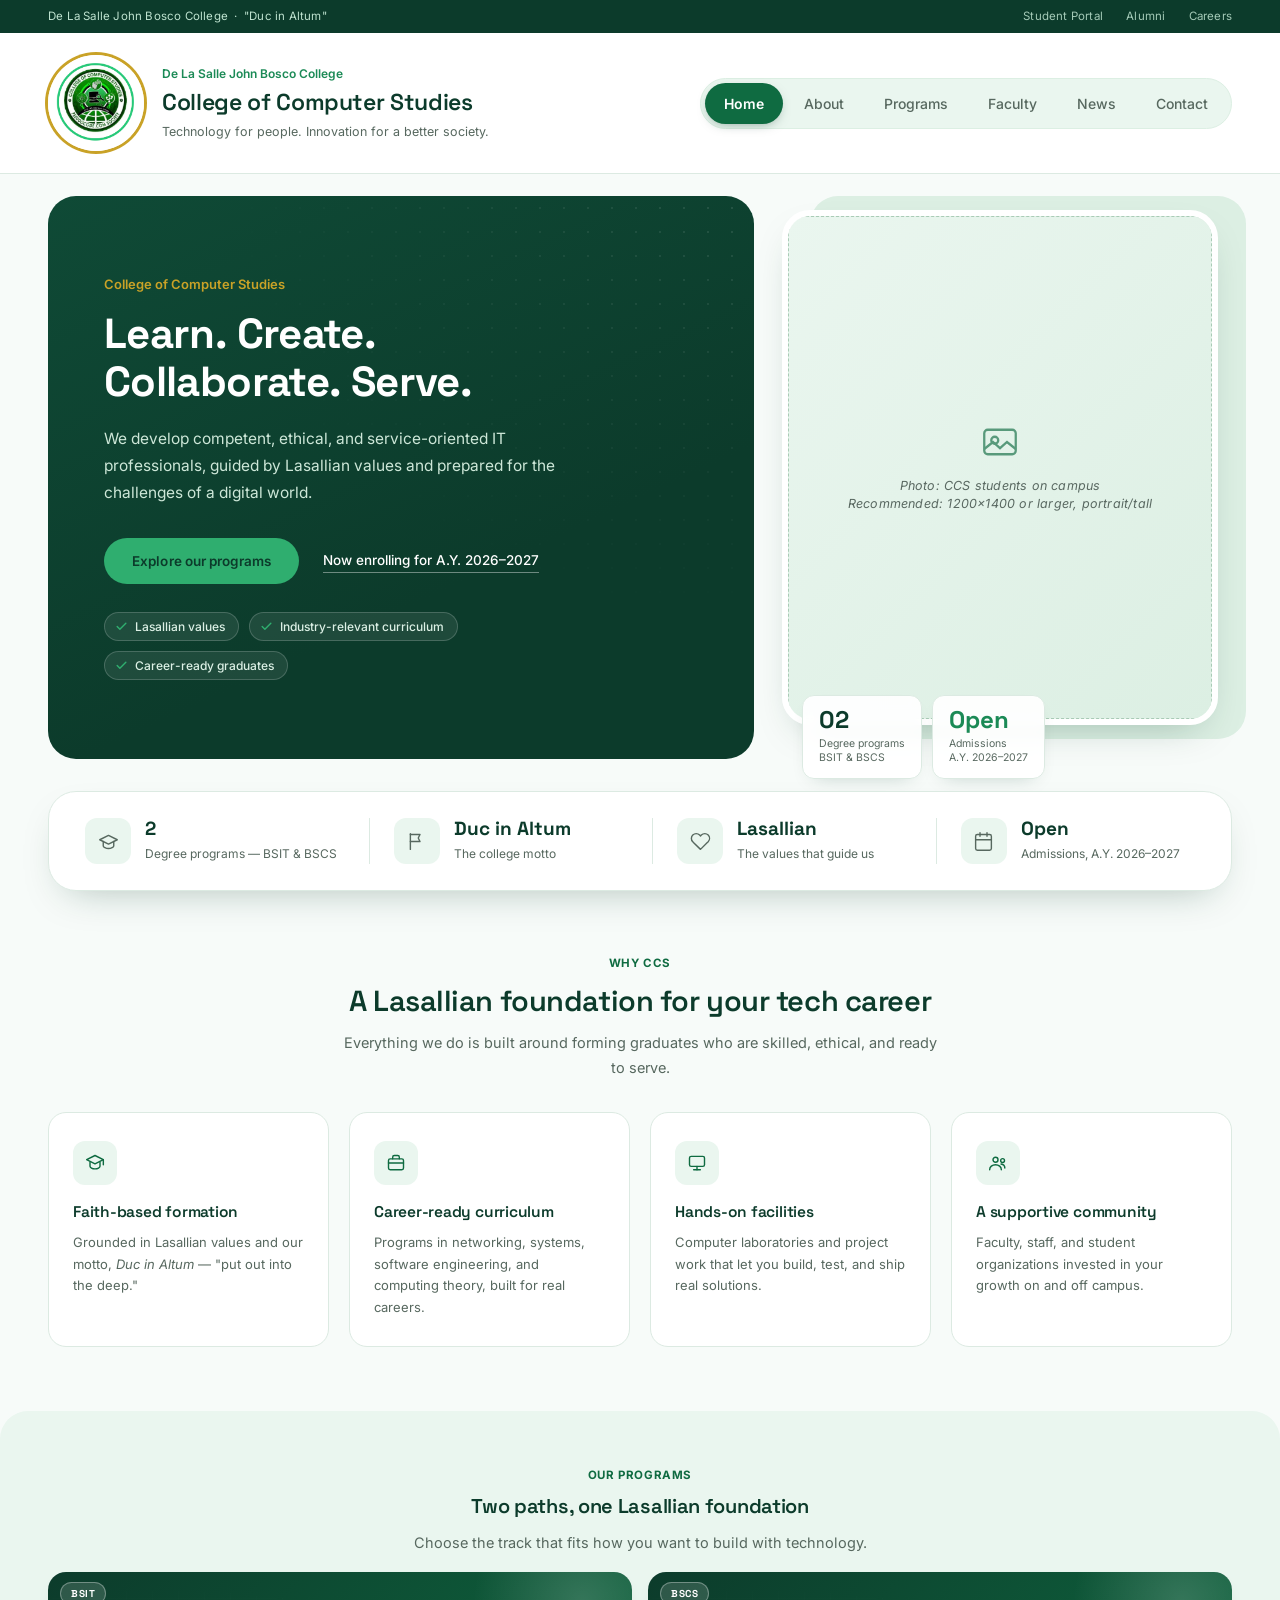
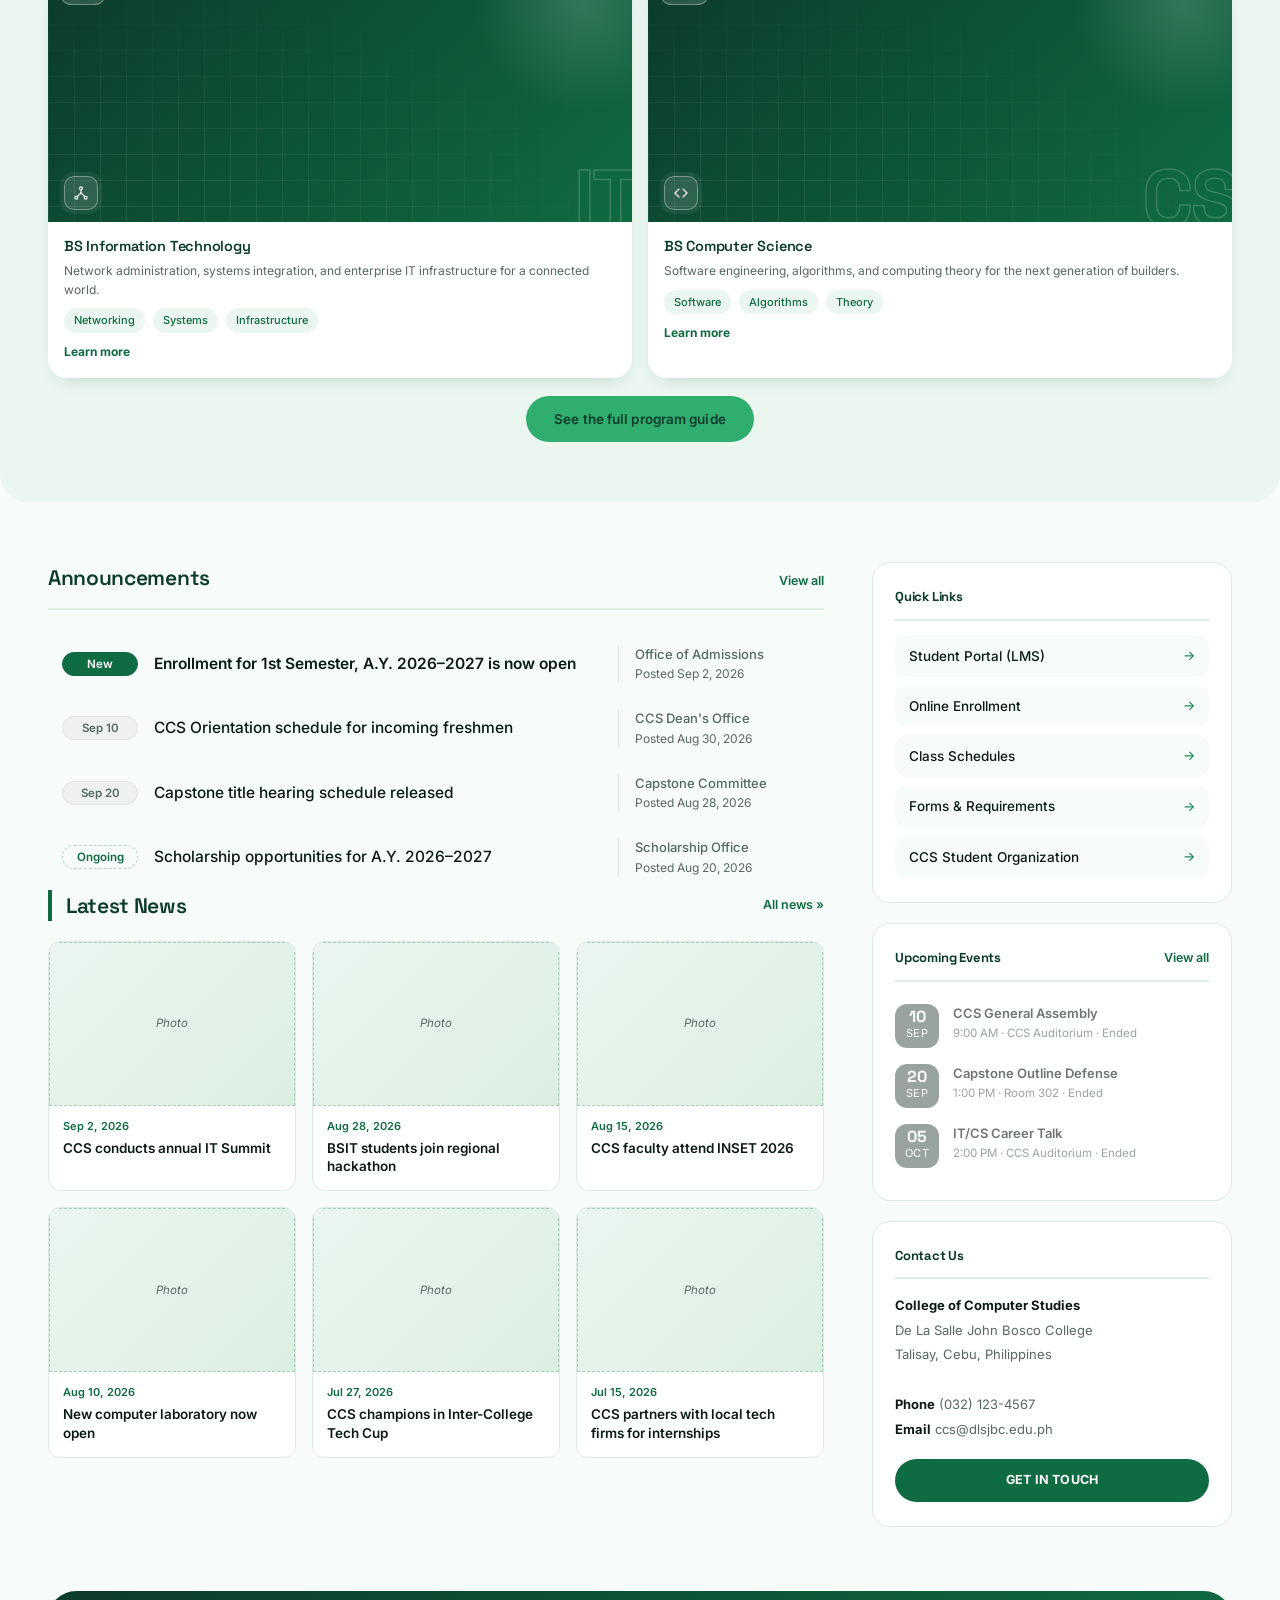
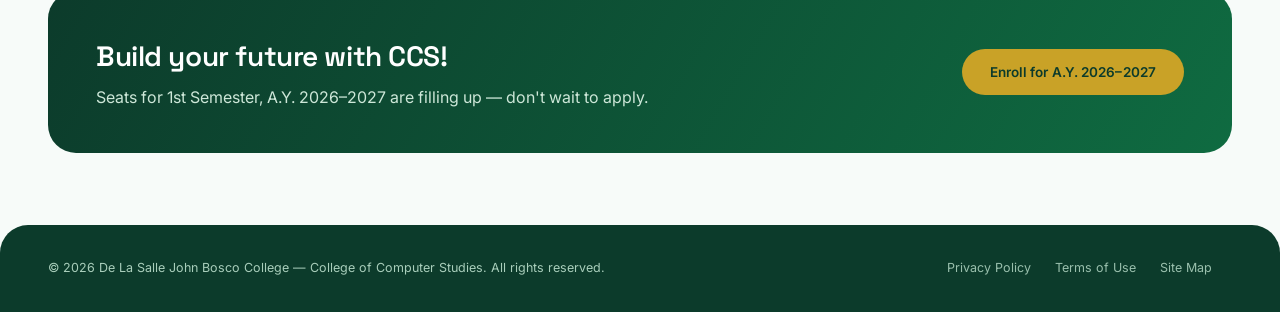
==== index.html @ 53c6dd04 "Add files via upload" ====
<!DOCTYPE html>
<html lang="en">
<head>
<meta charset="UTF-8">
<meta name="viewport" content="width=device-width, initial-scale=1">
<meta name="description" content="The College of Computer Studies at De La Salle John Bosco College offers BS Information Technology and BS Computer Science programs, developing competent, ethical, and service-oriented IT professionals guided by Lasallian values.">
<meta property="og:title" content="College of Computer Studies — De La Salle John Bosco College">
<meta property="og:description" content="Learn. Create. Collaborate. Serve. Technology for people. Innovation for a better society.">
<meta property="og:type" content="website">
<link rel="icon" type="image/png" href="images/favicon.png">
<title>College of Computer Studies — De La Salle John Bosco College</title>
<link rel="preconnect" href="https://fonts.googleapis.com">
<link rel="preconnect" href="https://fonts.gstatic.com" crossorigin>
<link rel="stylesheet" href="styles.css">
</head>
<body>

  <a class="skip-link" href="#main-content">Skip to main content</a>

  <div class="utility-bar">
    <span>De La Salle John Bosco College &nbsp;·&nbsp; "Duc in Altum"</span>
    <span>
      <a href="#">Student Portal</a>
      <a href="#">Alumni</a>
      <a href="#">Careers</a>
    </span>
  </div>

  <header class="site-header">
    <div class="brand">
      <img class="mark" src="images/logo.png" width="88" height="88" alt="CCS logo — College of Computer Studies, De La Salle John Bosco College">
      <div class="brand-text">
        <div class="eyebrow">De La Salle John Bosco College</div>
        <h1>College of Computer Studies</h1>
        <div class="tagline">Technology for people. Innovation for a better society.</div>
      </div>
    </div>
    <button class="nav-toggle" id="nav-toggle" type="button" aria-expanded="false" aria-controls="main-nav" aria-label="Toggle navigation menu"><span></span></button>
    <nav class="main-nav" id="main-nav" aria-label="Primary">
      <ul>
        <li class="active"><a href="index.html" aria-current="page">Home</a></li>
        <li><a href="about.html">About</a></li>
        <li><a href="programs.html">Programs</a></li>
        <li><a href="faculty.html">Faculty</a></li>
        <li><a href="news.html">News</a></li>
        <li><a href="contact.html">Contact</a></li>
      </ul>
    </nav>
  </header>
  <div class="header-divider"></div>

  <div class="hero">
    <div class="hero-grid">
      <div class="hero-panel">
        <div class="hero-text">
          <div class="hero-kicker">College of Computer Studies</div>
          <h2>Learn. Create.<br>Collaborate. Serve.</h2>
          <p class="lede">We develop competent, ethical, and service-oriented IT professionals,
          guided by Lasallian values and prepared for the challenges of a digital world.</p>
          <div class="hero-cta">
            <a class="btn btn-primary" href="programs.html">Explore our programs</a>
            <a class="btn-text" href="contact.html">Now enrolling for A.Y. 2026–2027</a>
          </div>
          <ul class="hero-chips">
            <li class="hero-chip"><svg viewBox="0 0 24 24" aria-hidden="true"><path d="M20 6 9 17l-5-5"/></svg>Lasallian values</li>
            <li class="hero-chip"><svg viewBox="0 0 24 24" aria-hidden="true"><path d="M20 6 9 17l-5-5"/></svg>Industry-relevant curriculum</li>
            <li class="hero-chip"><svg viewBox="0 0 24 24" aria-hidden="true"><path d="M20 6 9 17l-5-5"/></svg>Career-ready graduates</li>
          </ul>
        </div>
      </div>
      <div class="hero-photo-wrap">
        <div class="hero-photo-card">
          <!-- Replace this placeholder with: <img src="images/hero.jpg" alt="CCS students collaborating in a computer laboratory at De La Salle John Bosco College"> -->
          <div class="ph hero-ph" role="img" aria-label="Placeholder: Hero photo — CCS students on campus">
            <svg class="ph-icon" viewBox="0 0 24 24" aria-hidden="true"><rect x="3" y="5" width="18" height="14" rx="2"/><circle cx="9" cy="11" r="2"/><path d="m21 16-5-4-4 3.5L8 12l-5 4"/></svg>
            <span>Photo: CCS students on campus<br>Recommended: 1200×1400 or larger, portrait/tall</span>
          </div>
        </div>
        <div class="hero-badges">
          <div class="hero-badge">
            <div class="hero-badge-num">02</div>
            <div class="hero-badge-label">Degree programs<br>BSIT &amp; BSCS</div>
          </div>
          <div class="hero-badge is-accent">
            <div class="hero-badge-num">Open</div>
            <div class="hero-badge-label">Admissions<br>A.Y. 2026–2027</div>
          </div>
        </div>
      </div>
    </div>
  </div>

  <div class="quickfacts-band">
    <ul class="quickfacts-inner">
      <li class="quickfact">
        <span class="quickfact-icon" aria-hidden="true"><svg viewBox="0 0 24 24"><path d="M22 10 12 5 2 10l10 5 10-5z"/><path d="M6 12v5c0 1 3 3 6 3s6-2 6-3v-5"/></svg></span>
        <div><b>2</b><span>Degree programs — BSIT &amp; BSCS</span></div>
      </li>
      <li class="quickfact">
        <span class="quickfact-icon" aria-hidden="true"><svg viewBox="0 0 24 24"><path d="M5 3v18"/><path d="M5 4h11l-2 4 2 4H5"/></svg></span>
        <div><b>Duc in Altum</b><span>The college motto</span></div>
      </li>
      <li class="quickfact">
        <span class="quickfact-icon" aria-hidden="true"><svg viewBox="0 0 24 24"><path d="M20.8 4.6a5.5 5.5 0 0 0-7.8 0L12 5.6l-1-1a5.5 5.5 0 1 0-7.8 7.8l1 1L12 21l7.8-7.8 1-1a5.5 5.5 0 0 0 0-7.6z"/></svg></span>
        <div><b>Lasallian</b><span>The values that guide us</span></div>
      </li>
      <li class="quickfact">
        <span class="quickfact-icon" aria-hidden="true"><svg viewBox="0 0 24 24"><rect x="3" y="4" width="18" height="18" rx="2"/><path d="M3 10h18"/><path d="M8 2v4"/><path d="M16 2v4"/></svg></span>
        <div><b>Open</b><span>Admissions, A.Y. 2026–2027</span></div>
      </li>
    </ul>
  </div>

  <section class="home-section" aria-labelledby="why-heading">
    <div class="home-section-head">
      <div class="section-kicker">Why CCS</div>
      <h2 id="why-heading">A Lasallian foundation for your tech career</h2>
      <p>Everything we do is built around forming graduates who are skilled, ethical, and ready to serve.</p>
    </div>
    <div class="feature-grid">
      <div class="feature-card">
        <span class="feature-icon" aria-hidden="true"><svg viewBox="0 0 24 24"><path d="M12 3 2 8l10 5 10-5-10-5z"/><path d="M6 11v5c0 1.5 2.7 3 6 3s6-1.5 6-3v-5"/><path d="M22 8v6"/></svg></span>
        <h3>Faith-based formation</h3>
        <p>Grounded in Lasallian values and our motto, <i>Duc in Altum</i> — "put out into the deep."</p>
      </div>
      <div class="feature-card">
        <span class="feature-icon" aria-hidden="true"><svg viewBox="0 0 24 24"><rect x="3" y="7" width="18" height="13" rx="2"/><path d="M8 7V5a2 2 0 0 1 2-2h4a2 2 0 0 1 2 2v2"/><path d="M3 12h18"/></svg></span>
        <h3>Career-ready curriculum</h3>
        <p>Programs in networking, systems, software engineering, and computing theory, built for real careers.</p>
      </div>
      <div class="feature-card">
        <span class="feature-icon" aria-hidden="true"><svg viewBox="0 0 24 24"><rect x="3" y="4" width="18" height="12" rx="2"/><path d="M8 20h8"/><path d="M12 16v4"/></svg></span>
        <h3>Hands-on facilities</h3>
        <p>Computer laboratories and project work that let you build, test, and ship real solutions.</p>
      </div>
      <div class="feature-card">
        <span class="feature-icon" aria-hidden="true"><svg viewBox="0 0 24 24"><circle cx="9" cy="8" r="3"/><path d="M2 20c0-3.3 3.1-6 7-6s7 2.7 7 6"/><circle cx="17.5" cy="9" r="2.3"/><path d="M15.7 13.2c2.6.4 4.5 2.2 4.5 4.8"/></svg></span>
        <h3>A supportive community</h3>
        <p>Faculty, staff, and student organizations invested in your growth on and off campus.</p>
      </div>
    </div>
  </section>

  <section class="home-section is-tinted programs-showcase" aria-labelledby="programs-heading">
    <div class="home-section-head">
      <div class="section-kicker">Our Programs</div>
      <h2 id="programs-heading">Two paths, one Lasallian foundation</h2>
      <p>Choose the track that fits how you want to build with technology.</p>
    </div>
    <div class="showcase-grid">
      <div class="showcase-card">
        <div class="showcase-media">
          <span class="showcase-monogram" aria-hidden="true">IT</span>
          <span class="showcase-badge">BSIT</span>
          <span class="program-icon" aria-hidden="true"><svg viewBox="0 0 24 24"><circle cx="12" cy="5" r="2.2"/><circle cx="5" cy="19" r="2.2"/><circle cx="19" cy="19" r="2.2"/><path d="M12 7.2V12"/><path d="M12 12 6.6 17"/><path d="M12 12l5.4 5"/></svg></span>
        </div>
        <div class="showcase-body">
          <h3>BS Information Technology</h3>
          <p>Network administration, systems integration, and enterprise IT infrastructure for a connected world.</p>
          <ul class="focus-list"><li>Networking</li><li>Systems</li><li>Infrastructure</li></ul>
          <a class="learn-more" href="programs.html">Learn more <span class="sr-only">about BS Information Technology</span></a>
        </div>
      </div>
      <div class="showcase-card">
        <div class="showcase-media">
          <span class="showcase-monogram" aria-hidden="true">CS</span>
          <span class="showcase-badge">BSCS</span>
          <span class="program-icon" aria-hidden="true"><svg viewBox="0 0 24 24"><path d="m9 18-6-6 6-6"/><path d="m15 6 6 6-6 6"/></svg></span>
        </div>
        <div class="showcase-body">
          <h3>BS Computer Science</h3>
          <p>Software engineering, algorithms, and computing theory for the next generation of builders.</p>
          <ul class="focus-list"><li>Software</li><li>Algorithms</li><li>Theory</li></ul>
          <a class="learn-more" href="programs.html">Learn more <span class="sr-only">about BS Computer Science</span></a>
        </div>
      </div>
    </div>
    <div class="showcase-foot"><a class="btn btn-primary" href="programs.html">See the full program guide</a></div>
  </section>


  <main class="content-wrap" id="main-content">
    <!-- MAIN COLUMN -->
    <div class="main-col">

      <section class="block" style="margin-bottom:0;" aria-labelledby="announcements-heading">
        <div class="block-head">
          <h2 id="announcements-heading">Announcements</h2>
          <a class="see-all" href="#">View all</a>
        </div>
        <ul class="announce-list">
          <li class="announce-item is-new">
            <span class="announce-date">New</span>
            <div class="announce-body">
              <a class="title" href="#">Enrollment for 1st Semester, A.Y. 2026–2027 is now open</a>
              <div class="meta"><span class="meta-src">Office of Admissions</span> <span class="meta-posted">Posted <time datetime="2026-09-02">Sep 2, 2026</time></span></div>
            </div>
            <span class="news-arrow" aria-hidden="true"><svg viewBox="0 0 24 24"><path d="M5 12h14M13 6l6 6-6 6"/></svg></span>
          </li>
          <li class="announce-item" data-date="2026-09-10">
            <time class="announce-date" datetime="2026-09-10">Sep 10</time>
            <div class="announce-body">
              <a class="title" href="#">CCS Orientation schedule for incoming freshmen</a>
              <div class="meta"><span class="meta-src">CCS Dean's Office</span> <span class="meta-posted">Posted <time datetime="2026-08-30">Aug 30, 2026</time></span></div>
            </div>
            <span class="news-arrow" aria-hidden="true"><svg viewBox="0 0 24 24"><path d="M5 12h14M13 6l6 6-6 6"/></svg></span>
          </li>
          <li class="announce-item" data-date="2026-09-20">
            <time class="announce-date" datetime="2026-09-20">Sep 20</time>
            <div class="announce-body">
              <a class="title" href="#">Capstone title hearing schedule released</a>
              <div class="meta"><span class="meta-src">Capstone Committee</span> <span class="meta-posted">Posted <time datetime="2026-08-28">Aug 28, 2026</time></span></div>
            </div>
            <span class="news-arrow" aria-hidden="true"><svg viewBox="0 0 24 24"><path d="M5 12h14M13 6l6 6-6 6"/></svg></span>
          </li>
          <li class="announce-item is-ongoing">
            <span class="announce-date">Ongoing</span>
            <div class="announce-body">
              <a class="title" href="#">Scholarship opportunities for A.Y. 2026–2027</a>
              <div class="meta"><span class="meta-src">Scholarship Office</span> <span class="meta-posted">Posted <time datetime="2026-08-20">Aug 20, 2026</time></span></div>
            </div>
            <span class="news-arrow" aria-hidden="true"><svg viewBox="0 0 24 24"><path d="M5 12h14M13 6l6 6-6 6"/></svg></span>
          </li>
        </ul>
      </section>

      <section class="block news-grid-section" style="margin-bottom:0;" aria-labelledby="news-heading">
        <div class="news-grid-head">
          <h2 id="news-heading">Latest News</h2>
          <a class="see-all-link" href="news.html">All news »</a>
        </div>
        <div class="news-grid">
          <a class="news-card" href="news.html">
            <!-- Replace with: <img src="images/news/1.jpg" alt=""> -->
            <div class="ph" role="img" aria-label="Placeholder: Photo"><span>Photo</span></div>
            <div class="news-card-body">
              <time class="news-card-date" datetime="2026-09-02">Sep 2, 2026</time>
              <span class="news-card-title">CCS conducts annual IT Summit</span>
            </div>
          </a>
          <a class="news-card" href="news.html">
            <!-- Replace with: <img src="images/news/2.jpg" alt=""> -->
            <div class="ph" role="img" aria-label="Placeholder: Photo"><span>Photo</span></div>
            <div class="news-card-body">
              <time class="news-card-date" datetime="2026-08-28">Aug 28, 2026</time>
              <span class="news-card-title">BSIT students join regional hackathon</span>
            </div>
          </a>
          <a class="news-card" href="news.html">
            <!-- Replace with: <img src="images/news/3.jpg" alt=""> -->
            <div class="ph" role="img" aria-label="Placeholder: Photo"><span>Photo</span></div>
            <div class="news-card-body">
              <time class="news-card-date" datetime="2026-08-15">Aug 15, 2026</time>
              <span class="news-card-title">CCS faculty attend INSET 2026</span>
            </div>
          </a>
          <a class="news-card" href="news.html">
            <!-- Replace with: <img src="images/news/4.jpg" alt=""> -->
            <div class="ph" role="img" aria-label="Placeholder: Photo"><span>Photo</span></div>
            <div class="news-card-body">
              <time class="news-card-date" datetime="2026-08-10">Aug 10, 2026</time>
              <span class="news-card-title">New computer laboratory now open</span>
            </div>
          </a>
          <a class="news-card" href="news.html">
            <!-- Replace with: <img src="images/news/5.jpg" alt=""> -->
            <div class="ph" role="img" aria-label="Placeholder: Photo"><span>Photo</span></div>
            <div class="news-card-body">
              <time class="news-card-date" datetime="2026-07-27">Jul 27, 2026</time>
              <span class="news-card-title">CCS champions in Inter-College Tech Cup</span>
            </div>
          </a>
          <a class="news-card" href="news.html">
            <!-- Replace with: <img src="images/news/6.jpg" alt=""> -->
            <div class="ph" role="img" aria-label="Placeholder: Photo"><span>Photo</span></div>
            <div class="news-card-body">
              <time class="news-card-date" datetime="2026-07-15">Jul 15, 2026</time>
              <span class="news-card-title">CCS partners with local tech firms for internships</span>
            </div>
          </a>
        </div>
      </section>

    </div>

    <!-- SIDEBAR -->
    <aside class="side-col card-col" aria-label="Sidebar">

      <section class="side-block" aria-labelledby="quicklinks-heading">
        <div class="side-block-head"><h2 id="quicklinks-heading">Quick Links</h2></div>
        <ul class="quicklink-list">
          <li><a href="#">Student Portal (LMS) <span class="arrow" aria-hidden="true">→</span></a></li>
          <li><a href="#">Online Enrollment <span class="arrow" aria-hidden="true">→</span></a></li>
          <li><a href="#">Class Schedules <span class="arrow" aria-hidden="true">→</span></a></li>
          <li><a href="#">Forms &amp; Requirements <span class="arrow" aria-hidden="true">→</span></a></li>
          <li><a href="#">CCS Student Organization <span class="arrow" aria-hidden="true">→</span></a></li>
        </ul>
      </section>

      <section class="side-block" aria-labelledby="events-heading">
        <div class="side-block-head"><h2 id="events-heading">Upcoming Events</h2><a class="see-all" href="news.html">View all</a></div>
        <div class="event-item" data-date="2026-09-10">
          <div class="event-date"><b>10</b><span>SEP</span></div>
          <div class="event-body">
            <a class="title" href="#">CCS General Assembly</a>
            <div class="meta"><time datetime="2026-09-10T09:00">9:00 AM</time> · CCS Auditorium</div>
          </div>
          <span class="news-arrow" aria-hidden="true"><svg viewBox="0 0 24 24"><path d="M5 12h14M13 6l6 6-6 6"/></svg></span>
        </div>
        <div class="event-item" data-date="2026-09-20">
          <div class="event-date"><b>20</b><span>SEP</span></div>
          <div class="event-body">
            <a class="title" href="#">Capstone Outline Defense</a>
            <div class="meta"><time datetime="2026-09-20T13:00">1:00 PM</time> · Room 302</div>
          </div>
          <span class="news-arrow" aria-hidden="true"><svg viewBox="0 0 24 24"><path d="M5 12h14M13 6l6 6-6 6"/></svg></span>
        </div>
        <div class="event-item" data-date="2026-10-05">
          <div class="event-date"><b>05</b><span>OCT</span></div>
          <div class="event-body">
            <a class="title" href="#">IT/CS Career Talk</a>
            <div class="meta"><time datetime="2026-10-05T14:00">2:00 PM</time> · CCS Auditorium</div>
          </div>
          <span class="news-arrow" aria-hidden="true"><svg viewBox="0 0 24 24"><path d="M5 12h14M13 6l6 6-6 6"/></svg></span>
        </div>
      </section>

      <section class="side-block contact-lines" aria-labelledby="contact-heading">
        <div class="side-block-head"><h2 id="contact-heading">Contact Us</h2></div>
        <address>
          <b>College of Computer Studies</b><br>
          De La Salle John Bosco College<br>
          Talisay, Cebu, Philippines<br><br>
          <b>Phone</b> <a href="tel:+63321234567">(032) 123-4567</a><br>
          <b>Email</b> <a href="mailto:ccs@dlsjbc.edu.ph">ccs@dlsjbc.edu.ph</a>
        </address>
        <a class="contact-cta" href="contact.html">GET IN TOUCH</a>
      </section>

    </aside>
  </main>


  <section class="home-section">
    <div class="cta-banner">
      <h2>Build your future with CCS!</h2>
      <p>Seats for 1st Semester, A.Y. 2026–2027 are filling up — don't wait to apply.</p>
      <a class="btn btn-primary" href="contact.html">Enroll for A.Y. 2026–2027</a>
    </div>
  </section>

  <footer>
    <div class="footer-wrap">
      <div>© 2026 De La Salle John Bosco College — College of Computer Studies. All rights reserved.</div>
      <div class="footer-links">
        <a href="#">Privacy Policy</a>
        <a href="#">Terms of Use</a>
        <a href="#">Site Map</a>
      </div>
    </div>
  </footer>

  <script src="script.js"></script>
</body>
</html>
---- styles.css ----
@import url('https://fonts.googleapis.com/css2?family=Space+Grotesk:wght@500;600;700&family=Inter:wght@400;500;600;700&family=Fraunces:ital,wght@1,500&display=swap');

:root{
  /* Core palette — green & white, gold as a small heritage accent */
  --forest:#0C3B2B;
  --forest-2:#0F4A36;
  --green:#1B8A56;
  --green-deep:#0F6B41;
  --green-bright:#2FAE6F;
  --mint:#EAF6EF;
  --mint-2:#DCEFE3;
  --ivory:#F7FBF9;
  --paper:#FFFFFF;
  --gold:#C9A227;
  --ink:#0E1A15;
  --ink-soft:#57685F;
  --ink-faint:#76807A;   /* 4.1:1 on white/ivory; placeholder text */
  --ink-muted:#596861;   /* 5.9:1 on white, 5.3:1 on mint, 4.9:1 on mint-2; for small meta text */
  --line:#DCEAE2;
  --shadow: 0 16px 40px -20px rgba(12,59,43,.35);
  --shadow-sm: 0 8px 20px -12px rgba(12,59,43,.28);
  --radius-lg:28px;
  --radius-md:18px;
  --radius-sm:12px;
  --wrap:1400px;         /* shared page width on desktop */
}
*{box-sizing:border-box;}
html{scroll-behavior:smooth;}
body{
  margin:0;
  font-family:"Inter",-apple-system,BlinkMacSystemFont,"Segoe UI",Roboto,"Helvetica Neue",Arial,"Noto Sans","Liberation Sans",sans-serif,"Apple Color Emoji","Segoe UI Emoji";
  color:var(--ink);
  background:var(--ivory);
  -webkit-font-smoothing:antialiased;
  -moz-osx-font-smoothing:grayscale;
  text-rendering:optimizeLegibility;
  font-feature-settings:"kern" 1,"liga" 1,"calt" 1;
  font-synthesis:none;
  line-height:1.5;
}
h1,h2,h3{
  font-family:"Space Grotesk",-apple-system,BlinkMacSystemFont,"Segoe UI",Roboto,"Helvetica Neue",Arial,sans-serif;
  margin:0;
  font-weight:600;
  letter-spacing:-.015em;
  color:var(--forest);
}
a{color:inherit;text-decoration:none;}
img{display:block;max-width:100%;}
p{margin:0;}
@media (prefers-reduced-motion: reduce){
  html{scroll-behavior:auto;}
  *{animation-duration:.001ms !important;transition-duration:.001ms !important;}
}

/* ---------- Accessibility ---------- */
a:focus-visible,
button:focus-visible,
input:focus-visible,
textarea:focus-visible{
  outline:2px solid var(--green);
  outline-offset:3px;
  border-radius:3px;
}
.skip-link{
  position:absolute;left:16px;top:-60px;z-index:1000;
  background:var(--forest);color:var(--paper);
  padding:12px 20px;font-size:13px;font-weight:600;
  border-radius:8px;transition:top .15s ease;
}
.skip-link:focus{top:16px;}
.sr-only{
  position:absolute;width:1px;height:1px;padding:0;margin:-1px;overflow:hidden;
  clip:rect(0,0,0,0);white-space:nowrap;border:0;
}

/* ---------- Utility strip ---------- */
.utility-bar{
  background:var(--forest);
  color:#BFE3D0;
  font-size:11.5px;
  padding:8px 48px;
  display:flex;
  justify-content:space-between;
  letter-spacing:.2px;
}
.utility-bar a{opacity:.85;margin-left:20px;}
.utility-bar a:hover{opacity:1;color:var(--gold);}

/* ---------- Header ---------- */
header.site-header{
  background:var(--paper);
  padding:22px 48px;
  display:flex;
  align-items:center;
  justify-content:space-between;
  max-width:var(--wrap);
  margin:0 auto;
  position:sticky;
  top:0;
  z-index:40;
  border-bottom:1px solid var(--line);
}
.brand{display:flex;align-items:center;}
.mark{
  width:96px;height:96px;flex-shrink:0;margin-right:18px;object-fit:cover;
  border-radius:50%;display:block;
  box-shadow:0 0 0 3px var(--gold);
  transition:box-shadow .15s ease,transform .15s ease;
}
.brand:hover .mark{box-shadow:0 0 0 3px var(--green-bright);transform:translateY(-1px);}
.brand-text .eyebrow{
  font-size:12px;color:var(--green);font-weight:600;margin-bottom:2px;
}
.brand-text h1{font-size:23px;color:var(--forest);}
.brand-text .tagline{font-size:12.5px;color:var(--ink-soft);margin-top:3px;transition:color .15s ease;}
.brand:hover .brand-text .tagline{color:var(--green-deep);}

nav.main-nav{display:flex;align-items:center;}
nav.main-nav ul{
  list-style:none;display:flex;margin:0;padding:4px;gap:2px;
  background:var(--mint);border:1px solid var(--mint-2);border-radius:999px;
}
nav.main-nav li{position:relative;}
nav.main-nav a{
  display:block;font-size:14px;font-weight:500;color:var(--ink-soft);
  padding:10px 19px;border-radius:999px;transition:background .15s ease,color .15s ease;
}
nav.main-nav a:hover{color:var(--forest);background:rgba(255,255,255,.7);}
nav.main-nav li.active a{color:var(--paper);font-weight:600;background:var(--green-deep);box-shadow:0 4px 12px -5px rgba(15,59,43,.5);}
nav.main-nav li.active a:hover{background:var(--forest);color:var(--paper);}

.header-divider{display:none;}

.breadcrumb{
  max-width:var(--wrap);margin:0 auto;padding:16px 48px 0;
  font-size:12px;color:var(--ink-muted);letter-spacing:.2px;
}
.breadcrumb span{color:var(--green-deep);font-weight:600;}
.breadcrumb a:hover{color:var(--green);text-decoration:underline;}

/* ---------- Hero ---------- */
.hero{max-width:var(--wrap);margin:22px auto 0;padding:0 48px;}
.hero-grid{display:flex;align-items:stretch;gap:28px;}

.hero-panel{
  flex:1 1 0;min-width:0;
  background:linear-gradient(155deg,var(--forest-2) 0%,var(--forest) 65%);
  border-radius:var(--radius-lg);
  color:var(--paper);
  padding:64px 56px;
  display:flex;align-items:center;
  position:relative;overflow:hidden;
}
.hero-panel::before{
  content:"";position:absolute;inset:0;pointer-events:none;
  background-image:radial-gradient(rgba(255,255,255,.10) 1.5px,transparent 1.5px);
  background-size:24px 24px;
  -webkit-mask-image:radial-gradient(ellipse at 100% 0%,#000 0%,transparent 55%);
  mask-image:radial-gradient(ellipse at 100% 0%,#000 0%,transparent 55%);
}
.hero-text{max-width:560px;position:relative;z-index:1;}
.hero-kicker{font-size:13px;color:var(--gold);font-weight:600;margin-bottom:16px;}
.hero-text h2{font-size:42px;line-height:1.15;color:var(--paper);font-weight:700;}
.hero-text .lede{font-size:15.5px;color:#CDE7D8;margin-top:18px;max-width:460px;line-height:1.75;}
.hero-cta{margin-top:32px;display:flex;align-items:center;flex-wrap:wrap;gap:10px 24px;}
.btn{
  display:inline-block;padding:13px 28px;border-radius:999px;font-size:13.5px;font-weight:600;
  letter-spacing:.1px;transition:background .15s ease,transform .15s ease;
}
.btn-primary{background:var(--green-bright);color:var(--forest);}
.btn-primary:hover{background:#4CC489;transform:translateY(-1px);}
.btn-text{color:var(--paper);border-bottom:1px solid rgba(255,255,255,.4);padding:0 0 2px;font-size:13.5px;font-weight:500;}
.btn-text:hover{border-color:var(--gold);color:var(--gold);}

/* Photo card: a distinct, separated object next to the panel — not blended into it */
.hero-photo-wrap{flex:0 0 38%;position:relative;padding:14px 14px 34px 0;}
.hero-photo-wrap::before{
  content:"";position:absolute;top:0;right:-14px;bottom:20px;left:28px;
  background:var(--mint-2);border-radius:var(--radius-lg);z-index:0;
}
.hero-photo-card{
  position:relative;z-index:1;height:100%;min-height:460px;
  border-radius:var(--radius-lg);overflow:hidden;
  box-shadow:var(--shadow);border:6px solid var(--paper);
}
.hero-photo-card img,.hero-photo-card .ph{width:100%;height:100%;object-fit:cover;}
.hero-ph{
  flex-direction:column;gap:14px;
  background:linear-gradient(135deg,var(--mint) 0%,var(--mint-2) 100%);
  color:var(--ink-soft);font-size:13px;letter-spacing:.2px;text-align:center;padding:24px;
}
.hero-ph .ph-icon{width:42px;height:42px;stroke:currentColor;fill:none;stroke-width:1.3;opacity:.65;color:var(--green-deep);}

.hero-badges{
  position:relative;z-index:2;margin-top:-30px;margin-left:20px;
  display:flex;gap:10px;
}
.hero-badge{
  background:rgba(255,255,255,.92);backdrop-filter:blur(6px);
  border:1px solid var(--line);border-radius:var(--radius-sm);
  box-shadow:var(--shadow-sm);padding:12px 16px;
}
.hero-badge-num{
  font-family:"Space Grotesk",-apple-system,BlinkMacSystemFont,"Segoe UI",Roboto,"Helvetica Neue",Arial,sans-serif;
  font-size:24px;font-weight:700;line-height:1;color:var(--forest);
}
.hero-badge.is-accent .hero-badge-num{color:var(--green);}
.hero-badge-label{font-size:10.5px;color:var(--ink-soft);margin-top:5px;line-height:1.4;}

/* ---------- Layout ---------- */
.content-wrap{max-width:var(--wrap);margin:0 auto;padding:60px 48px 0;display:grid;grid-template-columns:minmax(0,1fr) 360px;column-gap:48px;align-items:start;}
.main-col{flex:2 1 0;min-width:0;margin-right:56px;}
.content-wrap > .main-col{margin-right:0;container:main / inline-size;}
.side-col{flex:1 1 0;min-width:0;background:var(--mint);padding:32px 28px;border-radius:var(--radius-md);}

.block{margin-bottom:56px;}
.block-head{
  display:flex;justify-content:space-between;align-items:baseline;
  border-bottom:2px solid var(--mint-2);padding-bottom:14px;margin-bottom:22px;
}
.block-head h2{font-size:21px;}
.see-all{font-size:12.5px;color:var(--green-deep);font-weight:600;}
.see-all:hover{color:var(--green);}

/* Announcements */
.announce-list{list-style:none;margin:0;padding:0;}
.announce-item{
  position:relative;display:flex;align-items:flex-start;
  padding:16px 14px;border-radius:var(--radius-sm);transition:background .15s ease;
}
.announce-item:hover{background:var(--mint);}
.announce-item:has(a:focus-visible){outline:2px solid var(--green);outline-offset:-2px;}

/* One fixed-width label column so every title starts on the same line */
.announce-date{
  flex:0 0 76px;margin:-1px 20px 0 0;padding:3px 0;
  border:1px solid var(--mint-2);border-radius:999px;background:var(--mint);
  color:var(--green-deep);font-size:11.5px;font-weight:600;line-height:1.4;text-align:center;
}
.announce-item:hover .announce-date{background:var(--paper);}
.announce-item.is-new .announce-date{background:var(--green-deep);border-color:var(--green-deep);color:var(--paper);}
.announce-item.is-ongoing .announce-date{background:transparent;border-style:dashed;border-color:#B7D3C4;}
.announce-item.is-past .announce-date{background:#EEF1EF;border-color:#E1E6E3;color:var(--ink-soft);}
.announce-item.is-past:hover .announce-date{background:var(--paper);}
.announce-item.is-past:hover .title{color:var(--ink);}

.announce-body{flex:1 1 0;min-width:0;}
.announce-item .title{display:block;font-size:15.5px;color:var(--ink);line-height:1.4;font-weight:500;}
.announce-item.is-new .title{font-weight:600;}
/* Stretch the link over the whole row so the entire item is clickable */
.announce-item .title::after{content:"";position:absolute;inset:0;}
.announce-item:hover .title{color:var(--green-deep);}
.announce-item .meta{font-size:12px;color:var(--ink-muted);margin-top:5px;}
.meta-posted::before{content:" · ";}
.announce-item .news-arrow{margin:3px 0 0 16px;}

@media (hover:none){
  .announce-item .news-arrow{display:none;}
}
@media (max-width:480px){
  .announce-item{padding:14px 10px;}
  .announce-date{flex-basis:64px;margin-right:14px;font-size:11px;}
}

/* Wide column: announcements read like a schedule board — label | title | source & date | arrow */
@container main (min-width: 760px){
  .announce-item{
    display:grid;grid-template-columns:76px minmax(0,1fr) 160px 16px;
    column-gap:16px;align-items:center;padding:13px 14px;
  }
  .announce-body{display:contents;}
  .announce-date{margin:0;}
  .announce-item .title{grid-column:2;}
  .announce-item .meta{
    grid-column:3;margin:0;padding-left:16px;border-left:1px solid var(--line);
    display:flex;flex-direction:column;gap:1px;
  }
  .meta-src{font-size:13px;font-weight:500;color:var(--ink-soft);}
  .meta-posted::before{content:none;}
  .announce-item .news-arrow{grid-column:4;margin:0;}
}

/* Programs (home) */

/* News */
.news-item{
  display:flex;align-items:center;gap:16px;
  padding:12px 14px;border-radius:var(--radius-sm);
  transition:background .15s ease;
}
.news-item:hover{background:var(--mint);}
.news-date{
  flex-shrink:0;width:52px;text-align:center;
  background:var(--paper);border:1px solid var(--line);
  border-radius:var(--radius-sm);padding:8px 4px;
  transition:border-color .15s ease;
}
.news-item:hover .news-date{border-color:var(--green-bright);}
.news-date b{display:block;font-family:"Space Grotesk",-apple-system,BlinkMacSystemFont,"Segoe UI",Roboto,"Helvetica Neue",Arial,sans-serif;font-size:19px;font-weight:700;line-height:1;color:var(--forest);}
.news-date span{display:block;font-size:11px;letter-spacing:.5px;color:var(--green-deep);margin-top:4px;text-transform:uppercase;font-weight:600;}
.news-item .title{flex:1 1 0;min-width:0;font-size:15px;color:var(--ink);font-weight:500;line-height:1.4;}
.news-item:hover .title{color:var(--green-deep);}
.news-arrow{
  flex-shrink:0;width:16px;height:16px;color:var(--ink-muted);
  opacity:0;transform:translateX(-4px);
  transition:opacity .15s ease,transform .15s ease,color .15s ease;
}
.news-arrow svg{width:100%;height:100%;stroke:currentColor;fill:none;stroke-width:2;stroke-linecap:round;stroke-linejoin:round;}
.news-item:hover .news-arrow,
.announce-item:hover .news-arrow,
.announce-item:focus-within .news-arrow,
.event-item:hover .news-arrow,
.event-item:focus-within .news-arrow,
.quicklink-list a:hover .news-arrow,
.quicklink-list a:focus-visible .news-arrow{opacity:1;transform:translateX(0);color:var(--green-deep);}

/* News feed: a clean single-column list, in chronological order, dividers between rows */
.news-feed{display:flex;flex-direction:column;}
.news-item{border-bottom:1px solid var(--line);}
.news-item:last-child{border-bottom:none;}
.news-item.is-latest .news-date{background:var(--green-deep);border-color:var(--green-deep);}
.news-item.is-latest .news-date b,
.news-item.is-latest .news-date span{color:var(--paper);}
.news-item.is-latest .title{font-weight:600;}

/* Sidebar */
.side-block{margin-bottom:34px;}
.side-block:last-child{margin-bottom:0;}
.side-block h2{
  font-size:13px;color:var(--forest);margin-bottom:16px;font-weight:700;
}

.quicklink-list{list-style:none;padding:0;margin:0;}
.quicklink-list li{margin-bottom:8px;}
.quicklink-list li:last-child{margin-bottom:0;}
.quicklink-list a{
  display:flex;justify-content:space-between;align-items:center;padding:11px 14px;font-size:13.5px;
  color:var(--ink);background:var(--paper);border-radius:var(--radius-sm);font-weight:500;
  transition:transform .15s ease,box-shadow .15s ease;
}
.quicklink-list a:hover{color:var(--green-deep);transform:translateX(2px);box-shadow:var(--shadow-sm);}
.quicklink-list .arrow{color:var(--green);font-size:13px;}

.event-item{
  position:relative;display:flex;align-items:flex-start;
  padding:12px 10px;margin:0 -10px;border-radius:var(--radius-sm);
  transition:background .15s ease;
}
.event-item:hover{background:var(--mint);}
.event-item:has(a:focus-visible){outline:2px solid var(--green);outline-offset:-2px;}
.event-date{
  flex-shrink:0;width:44px;height:44px;margin-right:14px;text-align:center;
  background:var(--forest);color:var(--paper);border-radius:var(--radius-sm);
  display:flex;flex-direction:column;align-items:center;justify-content:center;
}
.event-date b{display:block;font-size:16px;line-height:1;font-family:"Space Grotesk",-apple-system,BlinkMacSystemFont,"Segoe UI",Roboto,"Helvetica Neue",Arial,sans-serif;}
.event-date span{font-size:11px;letter-spacing:.4px;color:var(--gold);}
.event-body{flex:1 1 0;min-width:0;}
.event-item .title{display:block;font-size:13px;color:var(--ink);font-weight:600;line-height:1.4;}
.event-item .title::after{content:"";position:absolute;inset:0;}
.event-item:hover .title{color:var(--green-deep);}
.event-item .meta{font-size:11.5px;color:var(--ink-muted);margin-top:3px;}
.event-item .news-arrow{flex:none;margin:3px 0 0 12px;}
@media (hover:none){
  .event-item .news-arrow{display:none;}
}

.contact-lines address{font-style:normal;font-size:13px;line-height:1.9;color:var(--ink-soft);}
.contact-lines b{color:var(--ink);}
.contact-lines address a:hover{color:var(--green-deep);}
.contact-cta{
  display:block;text-align:center;margin-top:18px;padding:12px;
  background:var(--green-deep);color:var(--paper);font-size:12.5px;font-weight:700;
  letter-spacing:.2px;border-radius:999px;transition:background .15s ease;
}
.contact-cta:hover{background:var(--forest);}

footer{
  margin-top:72px;background:var(--forest);color:#A9CEBB;padding:34px 48px;font-size:12.5px;
  border-radius:var(--radius-lg) var(--radius-lg) 0 0;
}
.footer-wrap{max-width:var(--wrap);margin:0 auto;display:flex;justify-content:space-between;flex-wrap:wrap;gap:10px;}
.footer-links a{margin-right:20px;opacity:.9;}
.footer-links a:hover{opacity:1;color:var(--gold);}

/* ---------- Mobile nav toggle ---------- */
.nav-toggle{
  display:none;background:var(--mint);border:none;border-radius:10px;
  width:42px;height:38px;cursor:pointer;position:relative;flex-shrink:0;
}
.nav-toggle span,
.nav-toggle::before,
.nav-toggle::after{
  content:"";position:absolute;left:9px;right:9px;height:2px;background:var(--forest);
  border-radius:2px;transition:transform .2s ease, opacity .2s ease;
}
.nav-toggle::before{top:14px;}
.nav-toggle span{top:19px;}
.nav-toggle::after{top:24px;}
.nav-toggle[aria-expanded="true"]::before{transform:translateY(5px) rotate(45deg);}
.nav-toggle[aria-expanded="true"]::after{transform:translateY(-5px) rotate(-45deg);}
.nav-toggle[aria-expanded="true"] span{opacity:0;}

/* ---------- Responsive ---------- */
@media (max-width: 1080px){
  .utility-bar{padding:8px 28px;}
  header.site-header{padding:18px 28px;}
  .breadcrumb{padding:16px 28px 0;}
  .hero{padding:0 28px;}
  .content-wrap{padding:48px 28px 0;}
  footer{padding:30px 28px;}
  .hero-panel{padding:48px 40px;}
}

@media (max-width: 900px){
  .content-wrap{grid-template-columns:minmax(0,1fr);}
  .main-col{margin-right:0;margin-bottom:40px;}
  .side-col{width:100%;}
  .hero-grid{flex-direction:column;}
  .hero-photo-wrap{order:-1;width:100%;padding:10px 0 30px;}
  .hero-photo-wrap::before{right:14px;left:14px;}
  .hero-photo-card{min-height:260px;}
  .hero-badges{margin-left:20px;}
}

@media (max-width: 760px){
  .utility-bar{flex-direction:column;gap:6px;padding:10px 20px;}
  .utility-bar a{margin-left:0;margin-right:16px;}
  header.site-header{padding:16px 20px;flex-wrap:wrap;gap:12px;}
  .breadcrumb{padding:12px 20px 0;font-size:11px;}
  .hero{padding:0 20px;margin-top:16px;}
  .hero-panel{border-radius:20px;padding:32px 24px;}
  .hero-photo-card{min-height:200px;}
  .hero-text h2{font-size:28px;}
  .hero-text .lede{font-size:14px;}
  .content-wrap{padding:36px 20px 0;}
  .side-col{padding:26px 22px;}
  footer{padding:26px 20px;margin-top:52px;border-radius:20px 20px 0 0;}
  .footer-wrap{flex-direction:column;gap:12px;}

  .nav-toggle{display:block;}
  header.site-header{position:sticky;z-index:20;}
  nav.main-nav{
    position:absolute;left:20px;right:20px;top:100%;background:var(--paper);
    border-radius:16px;margin-top:8px;
    max-height:0;overflow:hidden;transition:max-height .25s ease;
    box-shadow:var(--shadow);
    z-index:30;
  }
  nav.main-nav.is-open{max-height:480px;}
  nav.main-nav ul{flex-direction:column;padding:10px;background:none;gap:4px;}
  nav.main-nav li{margin-right:0;}
  nav.main-nav a{display:block;padding:12px 16px;font-size:15px;border-radius:10px;}
}

@media (max-width: 480px){
  .hero-badges{flex-direction:column;margin-left:14px;}
  .brand-text h1{font-size:18px;}
}

/* =====================================================
   Inner pages (About, Programs, Faculty, News, Contact)
   ===================================================== */
a.brand{color:inherit;}
.brand-text .brand-title{font-family:"Space Grotesk",-apple-system,BlinkMacSystemFont,"Segoe UI",Roboto,"Helvetica Neue",Arial,sans-serif;font-size:23px;color:var(--forest);font-weight:700;}

.page-head{max-width:var(--wrap);margin:0 auto;padding:30px 48px 0;position:relative;}
.page-head::after{
  content:"";position:absolute;top:-40px;right:-20px;width:280px;height:280px;z-index:0;pointer-events:none;
  background:radial-gradient(circle,rgba(47,174,111,.14),rgba(47,174,111,0) 62%);
}
.page-head h1{position:relative;z-index:1;font-size:36px;font-weight:700;padding-left:20px;}
.page-head h1::before{
  content:"";position:absolute;left:0;top:6px;bottom:6px;width:4px;border-radius:2px;
  background:linear-gradient(var(--green-bright),var(--gold));
}
.page-head p{position:relative;z-index:1;margin-top:10px;padding-left:20px;font-size:15.5px;line-height:1.7;color:var(--ink-soft);max-width:620px;}
.page-wrap{max-width:var(--wrap);margin:0 auto;padding:40px 48px 0;}
.section{margin-top:76px;}
.section.first{margin-top:0;}

/* Full-width single-column pages (about/contact/faculty/news/programs) use
   .block-head as an actual section heading, not a compact widget label —
   size it up a step so it doesn't read smaller than the intro copy above it. */
.page-wrap .block-head h2{font-size:27px;}

/* Alternating tint so long stacks of sections (About: Vision & Mission →
   Goals → Values → Quote) read as separate beats instead of one blurred
   scroll. Applied selectively per-section rather than globally. */
.section.is-tinted{
  background:var(--mint);
  border-radius:var(--radius-lg);
  padding:56px 56px 60px;
}
.section.is-tinted .block-head{border-bottom-color:rgba(12,59,43,.14);}

/* Image placeholders */
.ph{
  display:flex;align-items:center;justify-content:center;text-align:center;
  background:linear-gradient(135deg,var(--mint) 0%,var(--mint-2) 100%);
  border:1.5px dashed #A9CBB6;
  border-radius:var(--radius-md);color:var(--ink-muted);
  font-size:12.5px;font-style:italic;padding:12px;width:100%;
}
.ph-4x3{aspect-ratio:4/3;}
.ph-square{aspect-ratio:1/1;}
.ph-portrait{aspect-ratio:1/1;border-radius:999px;}
.ph-thumb{aspect-ratio:4/3;}
.placeholder-note{
  display:inline-flex;align-items:center;gap:6px;margin-top:10px;
  font-size:11.5px;font-weight:600;font-style:normal;color:var(--green-deep);
  background:var(--mint);padding:5px 12px;border-radius:999px;
}
.placeholder-note::before{
  content:"";width:6px;height:6px;border-radius:50%;background:var(--green);flex:none;
}
.placeholder-note code{font-style:normal;font-weight:500;background:rgba(255,255,255,.6);padding:1px 6px;border-radius:6px;}
.btn-text.dark{color:var(--green-deep);border-bottom-color:var(--green);}
.btn-text.dark:hover{color:var(--forest);border-color:var(--forest);}
.cta-row{margin-top:52px;display:flex;align-items:center;gap:24px;flex-wrap:wrap;}

/* About */
.split{display:flex;gap:64px;align-items:center;}
.split-media{position:relative;flex:1 1 0;min-width:0;margin:0 16px 16px 0;}
.split-media::before{content:"";position:absolute;inset:16px -16px -16px 16px;border:2px solid var(--gold);border-radius:var(--radius-lg);opacity:.55;}
.split-media .ph,.split-media img{position:relative;border-radius:var(--radius-lg);}
.ph-photo{flex-direction:column;gap:14px;}
.ph-photo-icon{width:40px;height:40px;fill:none;stroke:var(--ink-muted);stroke-width:1.3;stroke-linecap:round;stroke-linejoin:round;opacity:.85;}
.media-badge{
  position:absolute;left:28px;bottom:-20px;z-index:2;display:inline-flex;align-items:center;gap:10px;
  background:var(--forest);color:var(--paper);font-size:13px;font-weight:600;letter-spacing:.1px;
  padding:12px 20px;border-radius:999px;border:2px solid var(--gold);box-shadow:var(--shadow-sm);
}
.media-badge svg{width:17px;height:17px;flex:none;fill:none;stroke:var(--gold);stroke-width:1.8;stroke-linecap:round;stroke-linejoin:round;}
.split-text{flex:1 1 0;min-width:0;}
.split-text h2{font-size:30px;line-height:1.15;margin-bottom:18px;}
.split-text p{font-size:15.5px;line-height:1.8;color:var(--ink);margin-bottom:16px;max-width:560px;}
.split-text h2 + p{font-size:18px;line-height:1.7;color:var(--forest);}
.split-text .tag-line{
  font-family:"Fraunces",Georgia,serif;font-style:italic;font-size:18px;color:var(--green-deep);
  border-left:3px solid var(--green-bright);padding-left:16px;margin-top:22px;
}
.split-text .tag-line{border-left:3px solid var(--gold);padding-left:16px;margin-top:26px;}

.facts{
  list-style:none;margin:64px 0 0;padding:0;display:grid;grid-template-columns:repeat(3,minmax(0,1fr));gap:20px;
}
.facts li{
  display:flex;align-items:center;gap:18px;background:var(--paper);border:1px solid var(--line);
  border-radius:var(--radius-lg);padding:26px 26px;transition:border-color .15s ease,box-shadow .15s ease,transform .15s ease;
}
.facts li:hover{border-color:var(--green);box-shadow:var(--shadow-sm);transform:translateY(-3px);}
.fact-icon{flex:none;display:grid;place-items:center;width:52px;height:52px;border-radius:14px;background:var(--mint);color:var(--green-deep);}
.facts li:nth-child(2) .fact-icon{background:#FBF3DC;color:var(--gold);}
.facts li:nth-child(3) .fact-icon{background:rgba(15,59,43,.08);color:var(--forest);}
.fact-icon svg{width:22px;height:22px;fill:none;stroke:currentColor;stroke-width:1.7;stroke-linecap:round;stroke-linejoin:round;}
.fact-body{min-width:0;}
.facts b{display:block;font-family:"Space Grotesk",-apple-system,BlinkMacSystemFont,"Segoe UI",Roboto,"Helvetica Neue",Arial,sans-serif;font-size:22px;line-height:1.2;font-weight:700;color:var(--forest);}
.facts span{display:block;margin-top:4px;font-size:12.5px;line-height:1.4;color:var(--ink-soft);}

.values{display:grid;grid-template-columns:repeat(3,minmax(0,1fr));gap:22px;}
.value{
  position:relative;overflow:hidden;background:var(--paper);border:1px solid var(--line);
  border-top:4px solid var(--green-bright);border-radius:var(--radius-lg);padding:34px 30px 32px;
  transition:border-color .15s ease,box-shadow .15s ease,transform .15s ease;
}
.value:nth-child(2){border-top-color:var(--gold);}
.value:nth-child(3){border-top-color:var(--forest);}
.value:hover{border-color:var(--green);box-shadow:var(--shadow-sm);transform:translateY(-3px);}
.value-icon{position:relative;z-index:1;display:grid;place-items:center;width:56px;height:56px;margin-bottom:20px;border-radius:15px;background:var(--mint);color:var(--green-deep);}
.value:nth-child(2) .value-icon{background:#FBF3DC;color:var(--gold);}
.value:nth-child(3) .value-icon{background:rgba(15,59,43,.08);color:var(--forest);}
.value-icon svg{width:25px;height:25px;fill:none;stroke:currentColor;stroke-width:1.7;stroke-linecap:round;stroke-linejoin:round;}
.value h3{position:relative;z-index:1;font-size:19px;margin-bottom:10px;}
.value p{position:relative;z-index:1;font-size:14px;line-height:1.8;color:var(--ink-soft);}
.value p i{color:var(--ink-muted);}

.quote-band{display:flex;align-items:center;gap:48px;background:var(--forest);border-radius:var(--radius-lg);padding:48px 56px;color:var(--paper);}
.quote-media{flex:0 0 170px;}
.quote-media .ph,.quote-media img{border-radius:50%;border:3px solid var(--gold);aspect-ratio:1/1;object-fit:cover;}
.quote-band blockquote{margin:0;border-left:3px solid var(--gold);padding-left:32px;}
.quote-band blockquote p{font-family:"Fraunces",Georgia,serif;font-style:italic;font-weight:500;font-size:30px;line-height:1.35;color:var(--paper);max-width:560px;}
.quote-band .ph{background:rgba(255,255,255,.08);color:#CDE7D8;}

/* Programs */
.program-full{display:flex;gap:48px;align-items:flex-start;padding:32px;margin-bottom:32px;background:var(--paper);border:1px solid var(--line);border-radius:var(--radius-lg);}
.program-full.is-reverse{flex-direction:row-reverse;}
.program-media{position:relative;flex:0 0 28%;min-width:0;}
.program-media .ph,.program-media img{border-radius:var(--radius-md);}
.program-media .ph-4x3{aspect-ratio:16/10;}
.program-photo{width:100%;aspect-ratio:3/4;object-fit:cover;object-position:top center;display:block;box-shadow:var(--shadow-sm);}
.program-short{position:absolute;left:16px;bottom:16px;font-family:"Space Grotesk",-apple-system,BlinkMacSystemFont,"Segoe UI",Roboto,"Helvetica Neue",Arial,sans-serif;font-size:22px;font-weight:700;letter-spacing:.5px;color:var(--paper);background:var(--forest);padding:8px 18px;border-radius:999px;border:2px solid var(--gold);}
.program-body{flex:1 1 0;min-width:0;}
.program-body h2{font-size:28px;line-height:1.2;margin-bottom:14px;}
.program-body p{font-size:15.5px;line-height:1.8;max-width:560px;color:var(--ink-soft);}
.program-sub{font-family:"Inter",sans-serif;font-size:13px;font-weight:700;color:var(--forest);margin:22px 0 10px;letter-spacing:0;}
.focus-list{list-style:none;margin:0;padding:0;display:flex;flex-wrap:wrap;gap:8px;}
.focus-list li{font-size:13px;font-weight:500;color:var(--green-deep);background:var(--mint);padding:6px 14px;border-radius:999px;}
.program-facts{list-style:none;margin:24px 0 26px;padding:0;display:grid;grid-template-columns:repeat(3,minmax(0,1fr));gap:12px;}
.program-facts li{padding:14px 16px;border:1px solid var(--line);border-radius:var(--radius-sm);}
.program-facts b{display:block;font-size:13px;color:var(--forest);line-height:1.3;}
.program-facts span{display:block;font-size:12px;font-style:italic;color:var(--ink-muted);margin-top:3px;}
.cta-banner{display:grid;grid-template-columns:1fr auto;column-gap:36px;align-items:center;background:linear-gradient(120deg,var(--forest),var(--green-deep));border-radius:var(--radius-lg);padding:44px 48px;text-align:left;color:var(--paper);}
.cta-banner h2{grid-column:1;font-size:28px;color:var(--paper);}
.cta-banner p{grid-column:1;margin:8px 0 0;color:#CDE7D8;}
.cta-banner .btn{grid-column:2;grid-row:1 / span 2;justify-self:end;}
.cta-banner .btn-primary{background:var(--gold);color:var(--forest);}
.cta-banner .btn-primary:hover{background:#DDBB4A;}

/* Faculty — editorial directory list instead of a card grid */
.roster-nav{display:flex;flex-wrap:wrap;gap:10px;margin-bottom:44px;}
.roster-nav a{
  padding:9px 18px;border-radius:999px;border:1px solid var(--line);background:var(--paper);
  font-size:13px;font-weight:600;color:var(--forest);transition:border-color .15s ease,background .15s ease,color .15s ease;
}
.roster-nav a:hover{border-color:var(--green);color:var(--green-deep);background:var(--mint);}

/* Team directory: uniform photo-card grid, modeled on a real staff
   directory — full-width photo on top, bold name, role in accent color
   underneath. All sections (Administration, Faculty, Staff) share one
   card size so the page reads as one consistent roster. */
.block-head{display:flex;align-items:baseline;gap:12px;flex-wrap:wrap;}
.member-count{font-size:13px;color:var(--ink-muted);font-weight:500;}

.person-grid{
  list-style:none;margin:0;padding:0;
  display:flex;flex-wrap:wrap;gap:28px;
}

.person-card{
  flex:0 1 235px;
  display:flex;flex-direction:column;background:var(--paper);
  border:1px solid var(--line);border-radius:var(--radius-lg);overflow:hidden;
  box-shadow:var(--shadow-sm);
  transition:border-color .18s ease,box-shadow .18s ease,transform .18s ease;
}
.person-card:hover{border-color:var(--green);box-shadow:var(--shadow);transform:translateY(-6px);}

/* Photo placeholder: full-bleed square block at the top of the card,
   using the site's established dashed-border "photo" convention. Swap
   the whole element for <img class="person-photo" src="…" alt="Full
   Name"> (object-fit:cover, same aspect ratio) once real photos land. */
.person-photo{
  aspect-ratio:1/1;width:100%;flex:none;
  display:flex;flex-direction:column;align-items:center;justify-content:center;gap:10px;
  background:linear-gradient(135deg,var(--mint) 0%,var(--mint-2) 100%);
  border-bottom:1px dashed #B7D3C4;color:var(--ink-muted);
  transition:transform .35s ease;
}
.person-photo .ph-photo-icon{width:50px;height:50px;}
.person-photo-caption{font-size:12.5px;font-style:italic;}
.person-card img.person-photo{background:none;object-fit:cover;border-bottom:none;}
.person-card:hover .person-photo{transform:scale(1.045);}

.person-info{padding:20px 18px 26px;text-align:center;}
.person-card .roster-name{
  font-family:"Inter",-apple-system,BlinkMacSystemFont,"Segoe UI",Roboto,"Helvetica Neue",Arial,sans-serif;
  font-size:17px;line-height:1.35;color:var(--ink);font-weight:700;margin-bottom:6px;
}
.person-card .roster-role{font-size:14px;line-height:1.45;font-weight:600;color:var(--green-deep);}

/* News */
.news-layout{display:flex;gap:48px;align-items:flex-start;}
.news-list{flex:2 1 0;min-width:0;}
.news-layout .side-col{flex:1 1 0;min-width:0;background:none;padding:0;border-radius:0;display:flex;flex-direction:column;gap:20px;}

.ph-wide{aspect-ratio:16/10;border-radius:0;}
img.ph-wide{width:100%;height:100%;object-fit:cover;}
.story{position:relative;display:flex;flex-direction:column;background:var(--paper);border:1px solid var(--line);border-radius:var(--radius-md);overflow:hidden;transition:border-color .15s ease,box-shadow .15s ease,transform .15s ease;}
.story:hover{border-color:var(--green);box-shadow:var(--shadow-sm);transform:translateY(-2px);}
.story a::after{content:"";position:absolute;inset:0;}
.story a:focus-visible{outline-offset:-4px;}
.story-body{padding:20px 22px 24px;}
.story-meta{display:flex;align-items:center;gap:10px;font-size:12.5px;color:var(--ink-muted);margin-bottom:8px;}
.story h3{font-size:18px;line-height:1.35;color:var(--forest);}
.story:hover h3 a{color:var(--green-deep);}
.story-body p{margin-top:8px;font-size:13.5px;line-height:1.65;color:var(--ink-soft);}
.story-featured{border-radius:var(--radius-lg);}
.story-featured .ph-wide{aspect-ratio:2/1;}
.story-featured .story-body{padding:26px 30px 30px;}
.story-featured h3{font-size:30px;line-height:1.2;}
.story-featured .story-body p{margin-top:14px;font-size:15px;max-width:640px;}
.story-tag{background:var(--forest);color:var(--paper);font-weight:600;font-size:11.5px;padding:3px 11px;border-radius:999px;}
.more-head{margin-top:44px;}
.story-grid{display:grid;grid-template-columns:repeat(2,minmax(0,1fr));gap:22px;}

.news-layout .side-block{margin:0;background:var(--paper);border:1px solid var(--line);border-radius:var(--radius-md);padding:22px 24px 10px;}
.side-head{display:flex;justify-content:space-between;align-items:baseline;padding-bottom:12px;margin-bottom:4px;border-bottom:2px solid var(--mint-2);}
.news-layout .side-block h2{font-size:17px;margin:0;}

/* Sidebar hierarchy: Announcements is the time-sensitive content, so it
   keeps the full card treatment plus a stronger border/shadow and an
   eyebrow label. Events and Resources are secondary — they lose the
   card chrome entirely and read as a lighter, condensed list beneath it,
   so the sidebar isn't three same-weight boxes stacked in a row. */
.news-layout .side-block.is-lead{
  border-color:var(--green);box-shadow:var(--shadow-sm);padding:20px 26px 14px;
}
.news-layout .side-block.is-lead::before{
  content:"Time-sensitive";display:block;font-size:10.5px;font-weight:700;letter-spacing:.6px;
  text-transform:uppercase;color:var(--green-deep);margin-bottom:10px;
}
.news-layout .side-block.is-lead h2{font-size:19px;}

.news-layout .side-block.is-minor{
  background:none;border:none;border-radius:0;padding:0;box-shadow:none;
}
.news-layout .side-block.is-minor .side-head{border-bottom:none;padding-bottom:0;margin-bottom:10px;}
.news-layout .side-block.is-minor h2{
  font-size:12.5px;color:var(--ink-soft);text-transform:uppercase;letter-spacing:.5px;font-weight:700;
}
.side-minor-group{display:flex;flex-direction:column;}
.side-minor-group > .side-block.is-minor{margin-top:20px;padding-top:20px;border-top:1px solid var(--line);}
.side-minor-group > .side-block.is-minor:first-child{margin-top:0;padding-top:0;border-top:none;}

/* Events */
.news-layout .event-item{padding:14px 12px;margin:0 -12px;align-items:center;}
.news-layout .event-date{width:52px;height:52px;margin-right:16px;border-radius:14px;}
.news-layout .event-date b{font-size:19px;}
.news-layout .event-date span{font-size:11px;letter-spacing:.8px;}
.news-layout .event-item .title{font-size:14.5px;}
.news-layout .event-item .title:hover{color:var(--green-deep);}
.news-layout .event-item .meta{font-size:12px;}
.event-item.is-past{opacity:.6;padding-top:8px;padding-bottom:8px;}
.event-item.is-past .event-date{background:var(--ink-soft);}
.event-item.is-past .event-date span{color:var(--paper);}
.event-item.is-past .meta::after{content:" · Ended";}
/* A dimmed, "Ended" event shouldn't still light up green on hover as if
   it were an upcoming, actionable item — that reads as a live link. */
.event-item.is-past:hover .title{color:var(--ink);}
.event-item.is-past:hover .news-arrow{color:var(--ink-soft);}

/* script.js moves past events to the end of the list so "Upcoming events"
   actually leads with what's upcoming. Mark the handoff point with an
   in-flow label row (not an absolutely-positioned chip, which read as a
   stray box cutting across the divider line). */
.event-item.event-item:not(.is-past) + .event-item.is-past{
  flex-wrap:wrap;margin-top:18px;padding-top:16px;border-top:1px solid var(--line);
}
.event-item.event-item:not(.is-past) + .event-item.is-past::before{
  content:"Recently ended";flex:0 0 100%;margin-bottom:10px;
  font-size:10px;font-weight:700;letter-spacing:.6px;text-transform:uppercase;
  color:var(--ink-faint);
}

/* Condensed treatment inside .is-minor: smaller date chip, tighter row
   padding, no background highlight on hover — deliberately quieter than
   the Announcements list above it. */
.news-layout .side-block.is-minor .event-item{padding:10px 4px;margin:0 -4px;}
.news-layout .side-block.is-minor .event-item:hover{background:none;}
.news-layout .side-block.is-minor .event-item:hover .title{color:var(--green-deep);}
.news-layout .side-block.is-minor .event-item.is-past:hover .title{color:var(--ink);}
.news-layout .side-block.is-minor .event-date{width:40px;height:40px;margin-right:12px;border-radius:10px;}
.news-layout .side-block.is-minor .event-date b{font-size:15px;}
.news-layout .side-block.is-minor .event-date span{font-size:9.5px;}
.news-layout .side-block.is-minor .event-item .title{font-size:13.5px;}
.news-layout .side-block.is-minor .event-item .meta{font-size:11.5px;}

.news-layout .quicklink-list li{margin:0;border-bottom:1px solid var(--line);}
.news-layout .quicklink-list li:last-child{border-bottom:none;}
.news-layout .quicklink-list a{
  display:flex;align-items:center;justify-content:space-between;gap:12px;
  padding:13px 0;background:none;border-radius:0;font-size:14px;line-height:1.45;
}
.news-layout .quicklink-list a:hover{color:var(--green-deep);transform:none;box-shadow:none;}
.news-layout .quicklink-list .news-arrow{flex:none;}
.news-layout .side-block.is-minor .quicklink-list a{padding:9px 0;font-size:13px;color:var(--ink-soft);}
.news-layout .side-block.is-minor .quicklink-list a:hover{color:var(--green-deep);}


/* Contact */
.contact-channels-kicker{display:block;}
.contact-top{display:grid;grid-template-columns:minmax(240px,0.85fr) minmax(0,1.9fr);gap:28px;align-items:start;margin-top:28px;}
.channels-panel{display:flex;flex-direction:column;}
.contact-channels{list-style:none;margin:0;padding:0;display:flex;flex-direction:column;gap:14px;}
.channel{
  display:flex;align-items:center;gap:16px;padding:20px 22px;
  background:var(--paper);border:1px solid var(--line);border-radius:var(--radius-lg);
  transition:border-color .15s ease,box-shadow .15s ease,transform .15s ease;
}
.channel:hover{border-color:var(--green);box-shadow:var(--shadow-sm);transform:translateY(-2px);}
.channel-icon{flex:none;display:grid;place-items:center;width:46px;height:46px;border-radius:14px;background:var(--mint);color:var(--green-deep);}
.channel-icon svg{width:21px;height:21px;fill:none;stroke:currentColor;stroke-width:1.7;stroke-linecap:round;stroke-linejoin:round;}
.channel-label{display:block;font-size:12.5px;font-weight:500;color:var(--ink-muted);}
.channel-value{display:block;margin-top:3px;font-size:15px;font-weight:600;line-height:1.35;color:var(--forest);overflow-wrap:anywhere;}

.form-card{background:var(--paper);border:1px solid var(--line);border-radius:var(--radius-lg);padding:36px 38px;box-shadow:var(--shadow-sm);}
.form-card h2{font-size:24px;}
.form-lede{margin:8px 0 26px;font-size:14.5px;line-height:1.65;color:var(--ink-soft);max-width:520px;}
.field-row{display:grid;grid-template-columns:1fr 1fr;gap:0 18px;}
.field{margin-bottom:18px;}
.field label{display:block;font-size:13px;font-weight:600;color:var(--forest);margin-bottom:7px;}
.field input,.field textarea{
  width:100%;font:inherit;font-size:14.5px;color:var(--ink);background:var(--ivory);
  border:1.5px solid var(--line);border-radius:var(--radius-sm);padding:12px 14px;
  transition:border-color .15s ease,background .15s ease,box-shadow .15s ease;
}
.field textarea{resize:vertical;min-height:135px;line-height:1.6;}
.field input::placeholder,.field textarea::placeholder{color:var(--ink-faint);}
.field input:hover,.field textarea:hover{border-color:#BFD8CA;}
.field input:focus,.field textarea:focus{outline:none;background:var(--paper);border-color:var(--green);box-shadow:0 0 0 3px rgba(27,138,86,.15);}
.field .invalid{border-color:#C24030;background:#FFF8F7;}
.form-error{color:#C24030;font-size:13px;margin-bottom:14px;}
.form-actions{display:flex;align-items:center;flex-wrap:wrap;gap:14px 20px;padding-top:6px;}
.form-hint{font-size:12.5px;color:var(--ink-muted);max-width:300px;line-height:1.5;}

.visit-card{margin-top:28px;background:var(--forest);color:#CDE7D8;border-radius:var(--radius-lg);padding:40px;display:flex;gap:44px;align-items:center;}
.visit-card-text{flex:0 0 300px;min-width:0;}
.visit-card h2{color:var(--paper);font-size:24px;}
.visit-card address{font-style:normal;font-size:14px;line-height:1.8;margin-top:14px;}
.visit-card address b{color:var(--paper);}
.visit-card .ph{background:rgba(255,255,255,.08);color:#CDE7D8;}
.visit-card-map{flex:1 1 0;min-width:0;}
.visit-card-map .ph{
  aspect-ratio:16/9;
  background:rgba(255,255,255,.94);color:var(--ink-muted);
  border-radius:var(--radius-md);box-shadow:var(--shadow-sm);
}
.visit-link{display:inline-block;margin-top:20px;font-size:13.5px;font-weight:600;color:var(--gold);border-bottom:1px solid rgba(201,162,39,.5);padding-bottom:2px;}
.visit-link:hover{color:#DDBB4A;border-color:#DDBB4A;}
button.btn{border:0;cursor:pointer;font-family:inherit;}

@media (max-width:1080px){
  .page-head{padding:26px 28px 0;}
  .page-wrap{padding:36px 28px 0;}
}
@media (max-width:900px){
  .split,.news-layout{flex-direction:column;gap:32px;}
  .contact-top{grid-template-columns:1fr;}
  .visit-card{flex-direction:column;align-items:stretch;}
  .visit-card-text{flex:none;}
  .split-media,.split-text,.news-list{width:100%;flex:none;}
  .news-layout .side-col{width:100%;flex:none;}
  .program-full,.program-full.is-reverse{flex-direction:column;align-items:stretch;gap:24px;padding:24px;}
  .program-media{flex:none;width:100%;}
  .quote-band{flex-direction:column;align-items:flex-start;gap:22px;padding:32px 26px;}
  .quote-media{flex:none;width:130px;}
  .values{grid-template-columns:1fr;}
  .facts{grid-template-columns:1fr;margin-top:56px;}
  .split-text h2{font-size:26px;}
}
@media (max-width:760px){
  .page-head{padding:20px 20px 0;}
  .page-head::after{width:200px;height:200px;top:-40px;right:-40px;}
  .page-head h1{font-size:29px;}
  .page-wrap{padding:26px 20px 0;}
  .section{margin-top:44px;}
  .section.is-tinted{padding:32px 22px 36px;}
  .quote-band blockquote p{font-size:22px;}
  .quote-band blockquote{padding-left:20px;}
  .story-grid{grid-template-columns:1fr;}
  .story-featured h3{font-size:24px;}
  .story-featured .story-body{padding:22px 22px 26px;}
  .cta-banner{grid-template-columns:1fr;padding:32px 24px;}
  .cta-banner .btn{grid-column:1;grid-row:auto;justify-self:start;margin-top:22px;}
  .program-facts{grid-template-columns:1fr;}
  .form-card{padding:28px 22px;}
  .media-badge{left:16px;right:16px;bottom:-18px;font-size:11.5px;padding:10px 16px;justify-content:center;text-align:center;}
}
@media (max-width:480px){
  .brand-text .brand-title{font-size:20px;}
  .mark{width:72px;height:72px;margin-right:13px;}
  .field-row{grid-template-columns:1fr;}
  .form-actions .btn{width:100%;text-align:center;}
  .person-grid{gap:16px;}
  .person-card{flex-basis:calc(50% - 8px);}
  .person-photo .ph-photo-icon{width:38px;height:38px;}
  .person-info{padding:14px 12px 18px;}
  .person-card .roster-name{font-size:15px;}
  .person-card .roster-role{font-size:12.5px;}
}

/* =====================================================
   Home page enhancements
   ===================================================== */

/* Hero: trust chips */
.hero-chips{list-style:none;margin:28px 0 0;padding:0;display:flex;flex-wrap:wrap;gap:10px;max-width:460px;}
.hero-chip{
  display:inline-flex;align-items:center;gap:7px;font-size:12px;font-weight:500;
  color:#DCF0E5;background:rgba(255,255,255,.08);border:1px solid rgba(255,255,255,.18);
  padding:7px 13px 7px 10px;border-radius:999px;line-height:1;
}
.hero-chip svg{width:13px;height:13px;flex:none;stroke:var(--green-bright);fill:none;stroke-width:2.6;stroke-linecap:round;stroke-linejoin:round;}

/* Full-width home sections outside the two-column layout */
.home-section{max-width:var(--wrap);margin:64px auto 0;padding:0 48px;}
.home-section.is-tinted{background:var(--mint);border-radius:var(--radius-lg);padding:56px 48px 60px;}
.section-kicker{font-size:11.5px;color:var(--green-deep);font-weight:700;letter-spacing:.6px;text-transform:uppercase;margin-bottom:10px;}
.home-section-head{max-width:600px;margin:0 auto 32px;text-align:center;}
.home-section-head h2{font-size:29px;line-height:1.25;}
.home-section-head p{margin-top:12px;font-size:14.5px;line-height:1.7;color:var(--ink-soft);}

/* Quick facts — floating bar sitting below the dark hero card with a clear gap */
.quickfacts-band{max-width:var(--wrap);margin:0 auto;padding:0 48px;position:relative;z-index:2;}
.quickfacts-inner{
  list-style:none;margin:32px 0 0;padding:26px 36px;
  background:var(--paper);border:1px solid var(--line);border-radius:var(--radius-lg);
  box-shadow:var(--shadow);
  display:grid;grid-template-columns:repeat(4,minmax(0,1fr));gap:10px 24px;
}
.quickfact{display:flex;align-items:center;gap:14px;padding-left:24px;border-left:1px solid var(--line);}
.quickfact:first-child{padding-left:0;border-left:none;}
.quickfact-icon{flex:none;display:grid;place-items:center;width:46px;height:46px;border-radius:12px;background:var(--mint);color:var(--green-deep);}
.quickfact-icon svg{width:21px;height:21px;fill:none;stroke:currentColor;stroke-width:1.6;stroke-linecap:round;stroke-linejoin:round;}
.quickfact b{display:block;font-family:"Space Grotesk",-apple-system,BlinkMacSystemFont,"Segoe UI",Roboto,"Helvetica Neue",Arial,sans-serif;font-size:19px;color:var(--forest);line-height:1.2;}
.quickfact span{font-size:12px;color:var(--ink-soft);line-height:1.4;}

/* Why CCS — clean, uniform feature grid: four equal cards */
.feature-grid{display:grid;grid-template-columns:repeat(4,minmax(0,1fr));gap:20px;}
.feature-card{
  position:relative;overflow:hidden;
  background:var(--paper);border:1px solid var(--line);border-radius:var(--radius-md);
  padding:28px 24px;transition:border-color .15s ease,box-shadow .15s ease,transform .15s ease;
}
.feature-card::before{
  content:"";position:absolute;top:0;left:0;right:0;height:3px;
  background:linear-gradient(90deg,var(--green-bright),var(--gold));
  opacity:0;transition:opacity .15s ease;
}
.feature-card:hover{border-color:var(--green);box-shadow:var(--shadow-sm);transform:translateY(-3px);}
.feature-card:hover::before{opacity:1;}
.feature-icon{display:grid;place-items:center;width:44px;height:44px;margin-bottom:16px;border-radius:12px;background:var(--mint);color:var(--green-deep);}
.feature-icon svg{width:20px;height:20px;fill:none;stroke:currentColor;stroke-width:1.7;stroke-linecap:round;stroke-linejoin:round;}
.feature-card h3{font-size:15.5px;margin-bottom:8px;}
.feature-card p{font-size:13px;line-height:1.65;color:var(--ink-soft);}

/* Programs showcase — compact, tidy card pair */
.programs-showcase{padding:28px 40px 32px;}
.programs-showcase .home-section-head{margin-bottom:16px;}
.programs-showcase .home-section-head h2{font-size:20px;}
.showcase-grid{display:grid;grid-template-columns:repeat(2,minmax(0,1fr));gap:16px;}
.showcase-card{
  background:var(--paper);border-radius:var(--radius-md);overflow:hidden;
  box-shadow:var(--shadow-sm);transition:transform .15s ease,box-shadow .15s ease;
}
.showcase-card:hover{transform:translateY(-3px);box-shadow:var(--shadow);}
.showcase-media{
  position:relative;overflow:hidden;
  aspect-ratio:21/9;display:flex;align-items:flex-end;justify-content:flex-start;
  padding:12px 16px;
  background:linear-gradient(135deg,var(--forest) 0%,var(--green-deep) 100%);
}
.showcase-media::before{
  content:"";position:absolute;inset:0;
  background-image:
    linear-gradient(rgba(255,255,255,.09) 1px,transparent 1px),
    linear-gradient(90deg,rgba(255,255,255,.09) 1px,transparent 1px);
  background-size:26px 26px;
  -webkit-mask-image:radial-gradient(ellipse at 20% 100%,#000 0%,transparent 70%);
  mask-image:radial-gradient(ellipse at 20% 100%,#000 0%,transparent 70%);
}
.showcase-media::after{
  content:"";position:absolute;width:220px;height:220px;border-radius:50%;
  background:radial-gradient(circle,rgba(255,255,255,.16),transparent 70%);
  top:-80px;right:-60px;
}
.showcase-monogram{
  position:absolute;right:-4px;bottom:-16px;z-index:0;
  font-family:"Space Grotesk",-apple-system,BlinkMacSystemFont,"Segoe UI",Roboto,"Helvetica Neue",Arial,sans-serif;
  font-size:80px;font-weight:700;line-height:1;letter-spacing:-3px;
  color:transparent;-webkit-text-stroke:1.5px rgba(255,255,255,.18);
}
.showcase-badge{
  position:absolute;top:10px;left:12px;z-index:1;
  font-family:"Space Grotesk",-apple-system,BlinkMacSystemFont,"Segoe UI",Roboto,"Helvetica Neue",Arial,sans-serif;
  font-size:10px;font-weight:700;letter-spacing:.6px;color:var(--paper);
  background:rgba(255,255,255,.14);border:1px solid rgba(255,255,255,.32);
  padding:3px 10px;border-radius:999px;
}
.showcase-media .program-icon{
  position:relative;z-index:1;
  display:grid;place-items:center;
  background:rgba(255,255,255,.14);color:var(--paper);width:34px;height:34px;margin:0;
  border-radius:10px;
  border:1px solid rgba(255,255,255,.35);box-shadow:0 0 0 4px rgba(255,255,255,.06);
}
.showcase-media .program-icon svg{width:16px;height:16px;fill:none;stroke:currentColor;stroke-width:1.7;stroke-linecap:round;stroke-linejoin:round;}
.showcase-body{padding:14px 16px 16px;}
.showcase-body h3{font-size:14.5px;margin-bottom:4px;}
.showcase-body p{font-size:12px;color:var(--ink-soft);line-height:1.55;}
.showcase-body .focus-list{margin-top:9px;}
.showcase-body .focus-list li{background:var(--mint);font-size:11px;padding:4px 10px;}
.showcase-body .learn-more{
  display:inline-block;margin-top:10px;font-size:12px;color:var(--green-deep);font-weight:700;
}
.showcase-body .learn-more:hover{color:var(--green);}
.showcase-foot{text-align:center;margin-top:18px;}

/* Latest News — compact poster grid, sized to sit in the main column */
.news-grid-head{
  display:flex;align-items:center;justify-content:space-between;
  border-left:4px solid var(--green-deep);padding-left:14px;margin-bottom:20px;
}
.news-grid-head h2{font-size:21px;}
.news-grid-head .see-all-link{font-size:12.5px;font-weight:600;color:var(--green-deep);white-space:nowrap;margin-left:20px;}
.news-grid-head .see-all-link:hover{color:var(--green);}
.news-grid{display:grid;grid-template-columns:repeat(3,minmax(0,1fr));gap:16px;}
.news-card{
  display:block;background:var(--paper);border:1px solid var(--line);border-radius:var(--radius-sm);
  overflow:hidden;transition:transform .15s ease,box-shadow .15s ease,border-color .15s ease;
}
.news-card:hover{transform:translateY(-3px);box-shadow:var(--shadow-sm);border-color:var(--green-bright);}
.news-card .ph{border-radius:0;aspect-ratio:3/2;}
.news-card .ph span{font-size:11.5px;}
.news-card-body{padding:12px 14px 14px;}
.news-card-date{display:block;font-size:11px;font-weight:600;color:var(--green-deep);margin-bottom:4px;}
.news-card-title{
  display:-webkit-box;-webkit-line-clamp:2;-webkit-box-orient:vertical;overflow:hidden;
  font-size:13.5px;font-weight:600;color:var(--ink);line-height:1.4;transition:color .15s ease;
}
.news-card:hover .news-card-title{color:var(--green-deep);}
@container main (max-width:640px){
  .news-grid{grid-template-columns:repeat(2,minmax(0,1fr));}
}
@media (max-width:600px){
  .news-grid{grid-template-columns:1fr;}
  .news-grid-head{align-items:flex-start;}
}

/* Programs teaser upgrade */
.program-icon{display:grid;place-items:center;width:40px;height:40px;margin-bottom:14px;border-radius:10px;background:var(--paper);color:var(--green-deep);}
.program-icon svg{width:19px;height:19px;fill:none;stroke:currentColor;stroke-width:1.7;stroke-linecap:round;stroke-linejoin:round;}

/* Sidebar as separate cards (home) */
.side-col.card-col{background:none;padding:0;display:flex;flex-direction:column;gap:20px;}
.side-col.card-col .side-block{background:var(--paper);border:1px solid var(--line);border-radius:var(--radius-md);padding:24px 22px;margin:0;}
.side-col.card-col .side-block-head{display:flex;align-items:baseline;justify-content:space-between;padding-bottom:12px;margin-bottom:14px;border-bottom:2px solid var(--mint-2);}
.side-col.card-col .side-block-head h2{margin:0;}
.side-col.card-col .quicklink-list a{background:var(--ivory);}

/* Quote band citation (home testimonial) */
.quote-band .quote-cite{display:block;margin-top:18px;font-size:13px;font-style:normal;font-weight:500;color:var(--gold);}

@media (max-width:1080px){
  .home-section{padding:0 28px;margin-top:52px;}
  .home-section.is-tinted{padding:48px 28px 52px;}
  .quickfacts-band{padding:0 28px;}
}
@media (max-width:900px){
  .feature-grid{grid-template-columns:repeat(2,minmax(0,1fr));}
  .quickfacts-inner{grid-template-columns:repeat(2,minmax(0,1fr));gap:20px 24px;}
  .quickfact:nth-child(3){padding-left:0;border-left:none;}
  .showcase-grid{grid-template-columns:1fr;}
}
@media (max-width:760px){
  .home-section{padding:0 20px;margin-top:44px;}
  .home-section.is-tinted{padding:40px 20px 44px;}
  .home-section-head h2{font-size:24px;}
  .hero-chips{max-width:none;}
  .quickfacts-band{padding:0 20px;}
  .quickfacts-inner{margin-top:24px;grid-template-columns:1fr;padding:22px 22px;}
  .quickfact{border-left:none;padding-left:0;padding-top:16px;border-top:1px solid var(--line);}
  .quickfact:first-child{padding-top:0;border-top:none;}
}
@media (max-width:480px){
  .feature-grid{grid-template-columns:1fr;}
}

/* =====================================================
   About page — Vision & Mission / Institutional Goals
   ===================================================== */

/* Vision & Mission: one merged panel, light vs. dark halves for contrast */
.vm-grid{
  display:grid;grid-template-columns:1fr 1fr;
  border-radius:var(--radius-lg);overflow:hidden;box-shadow:var(--shadow);
  border:1px solid var(--line);
}
.vm-card{position:relative;padding:48px 44px;overflow:hidden;}
.vm-card::after{
  content:"";position:absolute;right:-18px;bottom:-30px;width:150px;height:150px;
  border-radius:50%;background:rgba(255,255,255,.5);opacity:.5;pointer-events:none;
}
.vm-card.is-vision{background:var(--paper);}
.vm-card.is-vision::after{background:var(--mint);opacity:.6;}
.vm-card.is-mission{background:var(--forest);}
.vm-card.is-mission::after{background:rgba(255,255,255,.05);}
.vm-card-head{position:relative;z-index:1;display:flex;align-items:center;gap:14px;margin-bottom:18px;}
.vm-icon{display:grid;place-items:center;flex:none;width:48px;height:48px;border-radius:13px;background:var(--mint);color:var(--green-deep);}
.vm-card.is-mission .vm-icon{background:rgba(255,255,255,.08);color:var(--gold);border:1px solid rgba(201,162,39,.4);}
.vm-icon svg{width:22px;height:22px;fill:none;stroke:currentColor;stroke-width:1.7;stroke-linecap:round;stroke-linejoin:round;}
.vm-card h3{position:relative;z-index:1;font-size:22px;}
.vm-card.is-mission h3{color:var(--paper);}
.vm-card p{position:relative;z-index:1;font-size:15px;line-height:1.9;color:var(--ink-soft);max-width:400px;}
.vm-card.is-mission p{color:#CDE7D8;}
.vm-kicker{
  position:relative;z-index:1;display:block;font-size:11px;font-weight:700;letter-spacing:.6px;
  text-transform:uppercase;margin-bottom:10px;color:var(--green-deep);
}
.vm-card.is-mission .vm-kicker{color:var(--gold);}

/* Institutional Goals: one declaration panel, rows separated by rule lines, icons instead of numbers */
.goals-intro{font-size:15px;line-height:1.8;color:var(--ink-soft);margin-bottom:26px;max-width:760px;}
.goals-panel{
  list-style:none;margin:0;padding:0 40px;background:var(--paper);
  border:1px solid var(--line);border-radius:var(--radius-lg);box-shadow:var(--shadow-sm);
}
.goal-row{display:flex;gap:26px;align-items:flex-start;padding:32px 0;border-bottom:1px solid var(--mint-2);}
.goal-row:last-child{border-bottom:none;}
.goal-icon{
  flex:none;display:grid;place-items:center;width:46px;height:46px;margin-top:2px;
  border-radius:13px;background:var(--mint);color:var(--green-deep);
}
.goal-row:nth-child(2) .goal-icon{background:#FBF3DC;color:var(--gold);}
.goal-row:nth-child(3) .goal-icon{background:rgba(15,59,43,.08);color:var(--forest);}
.goal-icon svg{width:21px;height:21px;fill:none;stroke:currentColor;stroke-width:1.7;stroke-linecap:round;stroke-linejoin:round;}
.goal-text{flex:1 1 0;min-width:0;font-size:15px;line-height:1.85;color:var(--ink);padding-top:6px;}

/* Core values intro copy above the existing .values grid */
.values-intro{font-size:15px;line-height:1.8;color:var(--ink-soft);margin-bottom:28px;max-width:760px;}

@media (max-width:900px){
  .vm-grid{grid-template-columns:1fr;}
  .vm-card{padding:36px 30px;}
}
@media (max-width:600px){
  .goals-panel{padding:0 22px;}
  .goal-row{gap:18px;padding:26px 0;}
}

/* =====================================================
   Programs page — visual upgrade
   ===================================================== */

/* Quick-picker: lets a visitor sort themselves into a program before
   reading both full profiles below */
.picker-grid{display:grid;grid-template-columns:1fr 1fr;gap:20px;}
.picker-card{
  display:flex;flex-direction:column;align-items:flex-start;
  background:var(--paper);border:1px solid var(--line);border-radius:var(--radius-lg);
  padding:28px 26px;transition:border-color .15s ease,box-shadow .15s ease,transform .15s ease;
}
.picker-card:hover{border-color:var(--green);box-shadow:var(--shadow-sm);transform:translateY(-3px);}
.picker-card .program-icon{background:var(--mint);}
.picker-card h3{font-size:17px;margin-bottom:8px;}
.picker-card p{font-size:13.5px;line-height:1.7;color:var(--ink-soft);}
.picker-foot{display:inline-flex;align-items:center;gap:7px;margin-top:16px;font-size:13px;font-weight:600;color:var(--green-deep);}
.picker-foot svg{width:15px;height:15px;stroke:currentColor;fill:none;stroke-width:2;stroke-linecap:round;stroke-linejoin:round;transition:transform .15s ease;}
.picker-card:hover .picker-foot{color:var(--forest);}
.picker-card:hover .picker-foot svg{transform:translateX(3px);}
#bsit,#bscs{scroll-margin-top:140px;}

/* Program media: a designed placeholder rather than an empty tinted box.
   Swap the whole .program-visual block for a real <img> once photos land. */
.program-visual{
  position:relative;aspect-ratio:16/10;border-radius:var(--radius-md);overflow:hidden;
  display:flex;flex-direction:column;align-items:center;justify-content:center;gap:14px;
  background:linear-gradient(135deg,var(--forest-2) 0%,var(--forest) 100%);
  border:1.5px dashed rgba(255,255,255,.3);color:#BFE0CE;
}
.program-visual::before{
  content:"";position:absolute;inset:0;pointer-events:none;
  background-image:radial-gradient(rgba(255,255,255,.10) 1.4px, transparent 1.4px);
  background-size:20px 20px;
}
.program-visual .program-icon{
  position:relative;z-index:1;width:64px;height:64px;margin:0;border-radius:50%;
  background:rgba(255,255,255,.08);border:1.5px solid rgba(201,162,39,.55);color:var(--gold);
}
.program-visual .program-icon svg{width:26px;height:26px;}
.program-visual .visual-caption{position:relative;z-index:1;font-size:12px;letter-spacing:.15px;text-align:center;padding:0 24px;}

/* Program facts restyled as clearly-intentional "coming soon" placeholders,
   with a small icon per fact and a pill status instead of a bare italic line */
.program-facts li{
  display:flex;gap:12px;align-items:flex-start;background:var(--ivory);
  border:1.5px dashed var(--line);border-radius:var(--radius-sm);padding:14px 14px;
}
.program-facts .fact-mark{flex:none;display:grid;place-items:center;width:28px;height:28px;margin-top:1px;border-radius:8px;background:var(--mint);color:var(--green-deep);}
.program-facts .fact-mark svg{width:14px;height:14px;fill:none;stroke:currentColor;stroke-width:1.8;stroke-linecap:round;stroke-linejoin:round;}
.program-facts b{display:block;font-size:13px;color:var(--forest);line-height:1.3;font-weight:600;}
.program-facts span{display:inline-block;margin-top:6px;font-size:11px;font-weight:600;color:var(--green-deep);background:var(--mint);padding:2px 9px;border-radius:999px;}
.program-body > .btn{display:block;width:fit-content;margin:0 auto;}

@media (max-width:900px){
  .picker-grid{grid-template-columns:1fr;}
}
.page-wrap > .section + .program-full{margin-top:44px;}

/* =====================================================
   News — photo gallery lightbox
   ===================================================== */
.story-gallery-hint{
  display:inline-flex;align-items:center;gap:5px;font-weight:600;color:var(--green-deep);
}
.story-gallery-hint::before{
  content:"";width:13px;height:13px;flex:none;
  background:var(--green-deep);
  -webkit-mask:url('data:image/svg+xml;utf8,<svg xmlns="http://www.w3.org/2000/svg" viewBox="0 0 24 24" fill="none" stroke="black" stroke-width="2" stroke-linecap="round" stroke-linejoin="round"><rect x="3" y="3" width="18" height="18" rx="2"/><circle cx="8.5" cy="8.5" r="1.5"/><path d="M21 15l-5-5L5 21"/></svg>') center/contain no-repeat;
  mask:url('data:image/svg+xml;utf8,<svg xmlns="http://www.w3.org/2000/svg" viewBox="0 0 24 24" fill="none" stroke="black" stroke-width="2" stroke-linecap="round" stroke-linejoin="round"><rect x="3" y="3" width="18" height="18" rx="2"/><circle cx="8.5" cy="8.5" r="1.5"/><path d="M21 15l-5-5L5 21"/></svg>') center/contain no-repeat;
}

.lightbox{
  position:fixed;inset:0;z-index:200;display:none;
  align-items:center;justify-content:center;
  background:rgba(9,26,19,.92);padding:24px;
}
.lightbox.is-open{display:flex;}
.lightbox-frame{
  position:relative;width:100%;max-width:560px;
  display:flex;flex-direction:column;align-items:center;
}
.lightbox-media{
  position:relative;width:100%;aspect-ratio:1/1;border-radius:var(--radius-md);
  overflow:hidden;background:var(--forest);box-shadow:var(--shadow);
}
.lightbox-media img{width:100%;height:100%;object-fit:cover;display:block;}
.lightbox-caption{
  margin-top:18px;text-align:center;color:var(--paper);
}
.lightbox-caption .lb-name{display:block;font-family:"Space Grotesk",sans-serif;font-size:18px;font-weight:700;}
.lightbox-caption .lb-role{display:block;margin-top:3px;font-size:13px;color:var(--gold);font-weight:600;letter-spacing:.2px;}
.lightbox-count{margin-top:10px;font-size:12px;color:#BFE0CE;letter-spacing:.3px;}

.lightbox-close{
  position:absolute;top:-46px;right:0;width:38px;height:38px;border-radius:50%;
  display:grid;place-items:center;background:rgba(255,255,255,.1);color:var(--paper);
  border:1px solid rgba(255,255,255,.25);transition:background .15s ease;
}
.lightbox-close:hover{background:rgba(255,255,255,.2);}
.lightbox-close svg{width:16px;height:16px;stroke:currentColor;fill:none;stroke-width:2;stroke-linecap:round;}

.lightbox-nav{
  position:absolute;top:50%;transform:translateY(-50%);width:42px;height:42px;border-radius:50%;
  display:grid;place-items:center;background:rgba(255,255,255,.12);color:var(--paper);
  border:1px solid rgba(255,255,255,.25);transition:background .15s ease,transform .15s ease;
}
.lightbox-nav:hover{background:rgba(255,255,255,.22);}
.lightbox-nav svg{width:19px;height:19px;stroke:currentColor;fill:none;stroke-width:2;stroke-linecap:round;stroke-linejoin:round;}
.lightbox-prev{left:-58px;}
.lightbox-next{right:-58px;}

@media (max-width:760px){
  .lightbox-frame{max-width:420px;}
  .lightbox-close{top:-44px;right:0;}
  .lightbox-prev{left:6px;}
  .lightbox-next{right:6px;}
  .lightbox-nav{background:rgba(9,26,19,.55);}
}
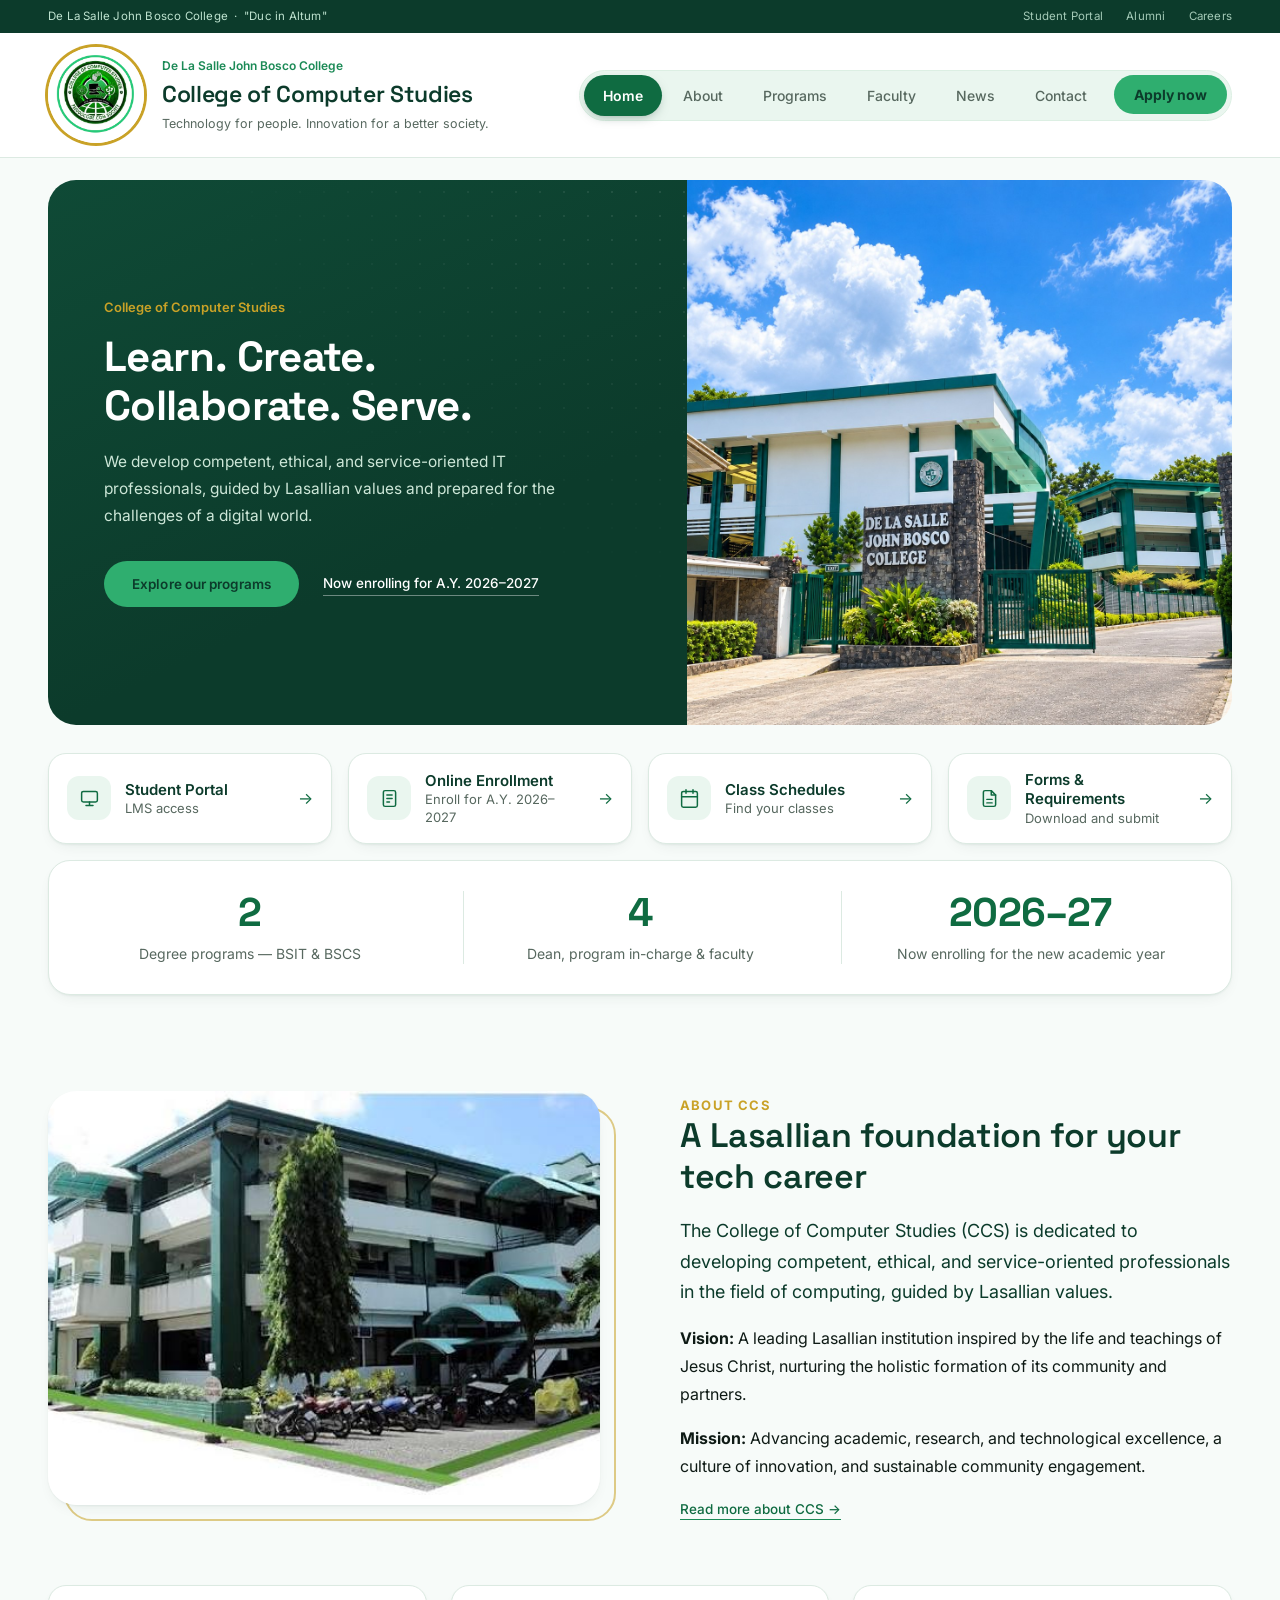
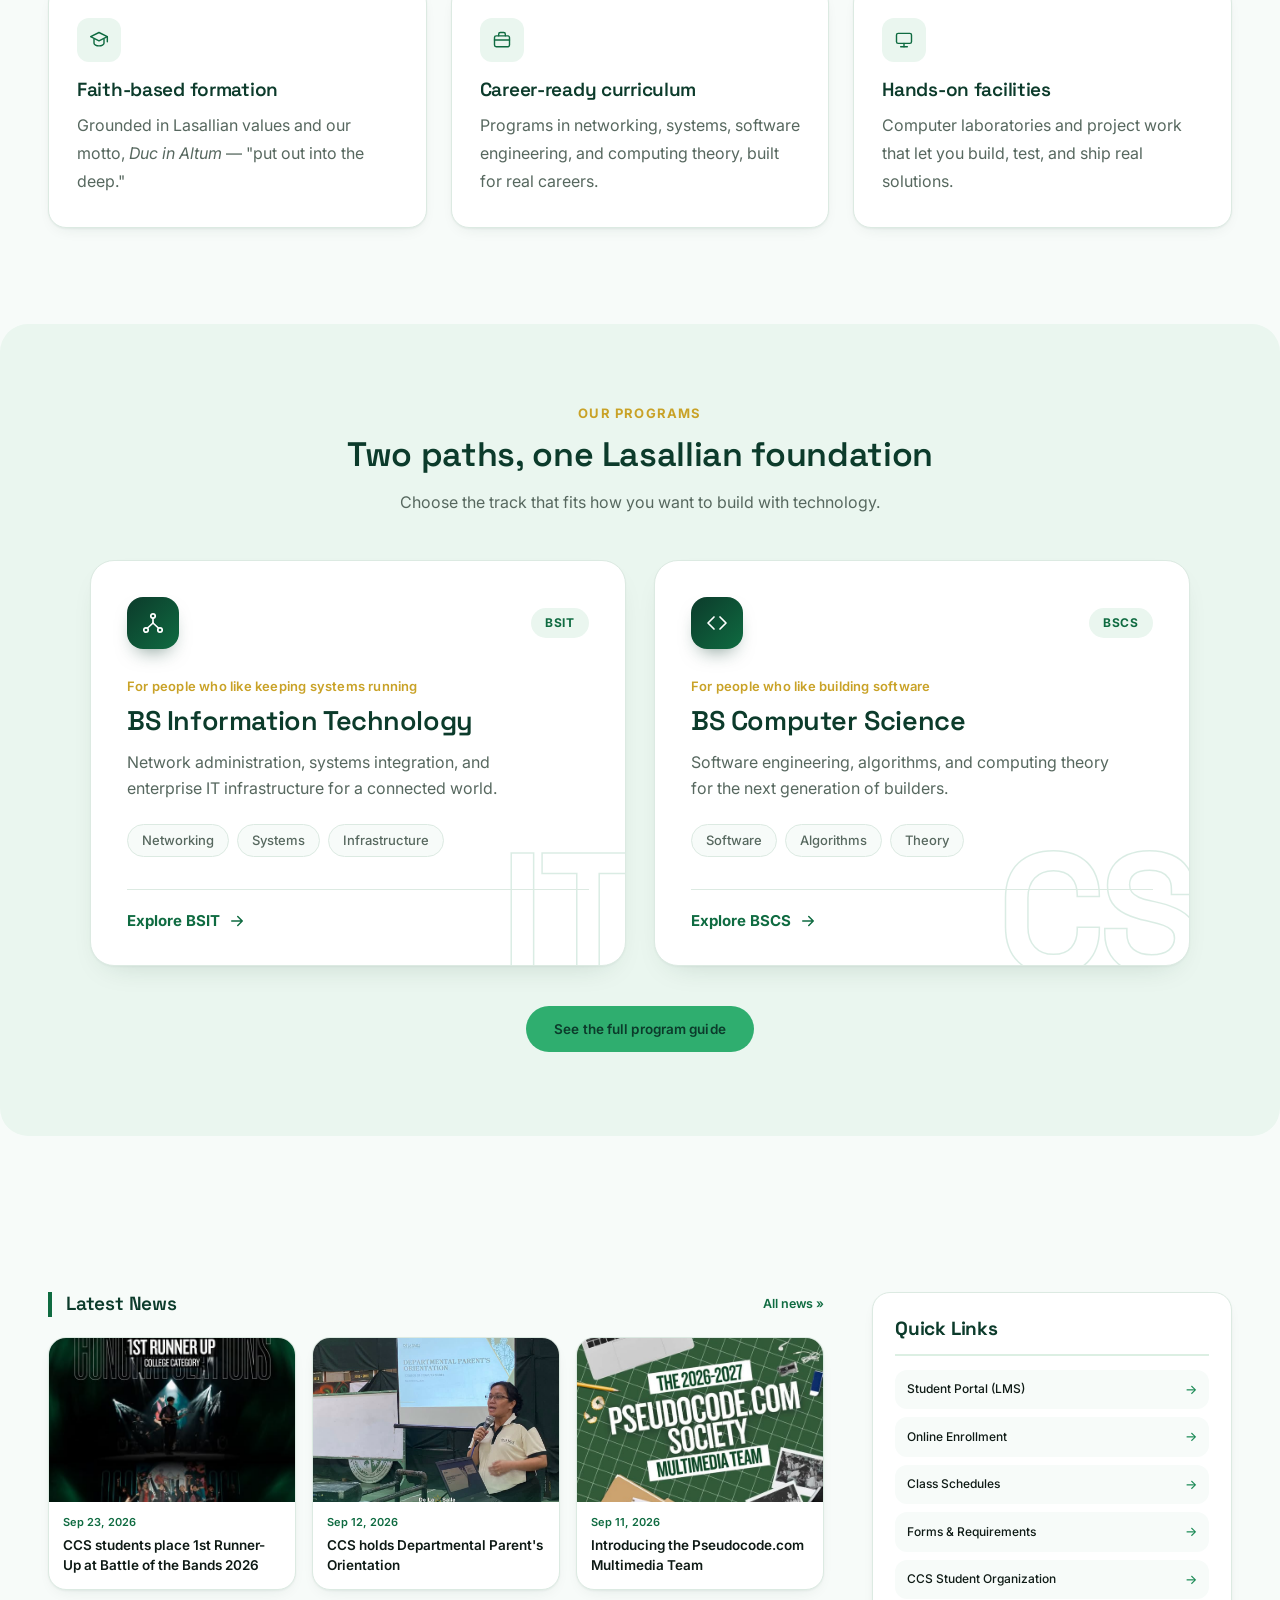
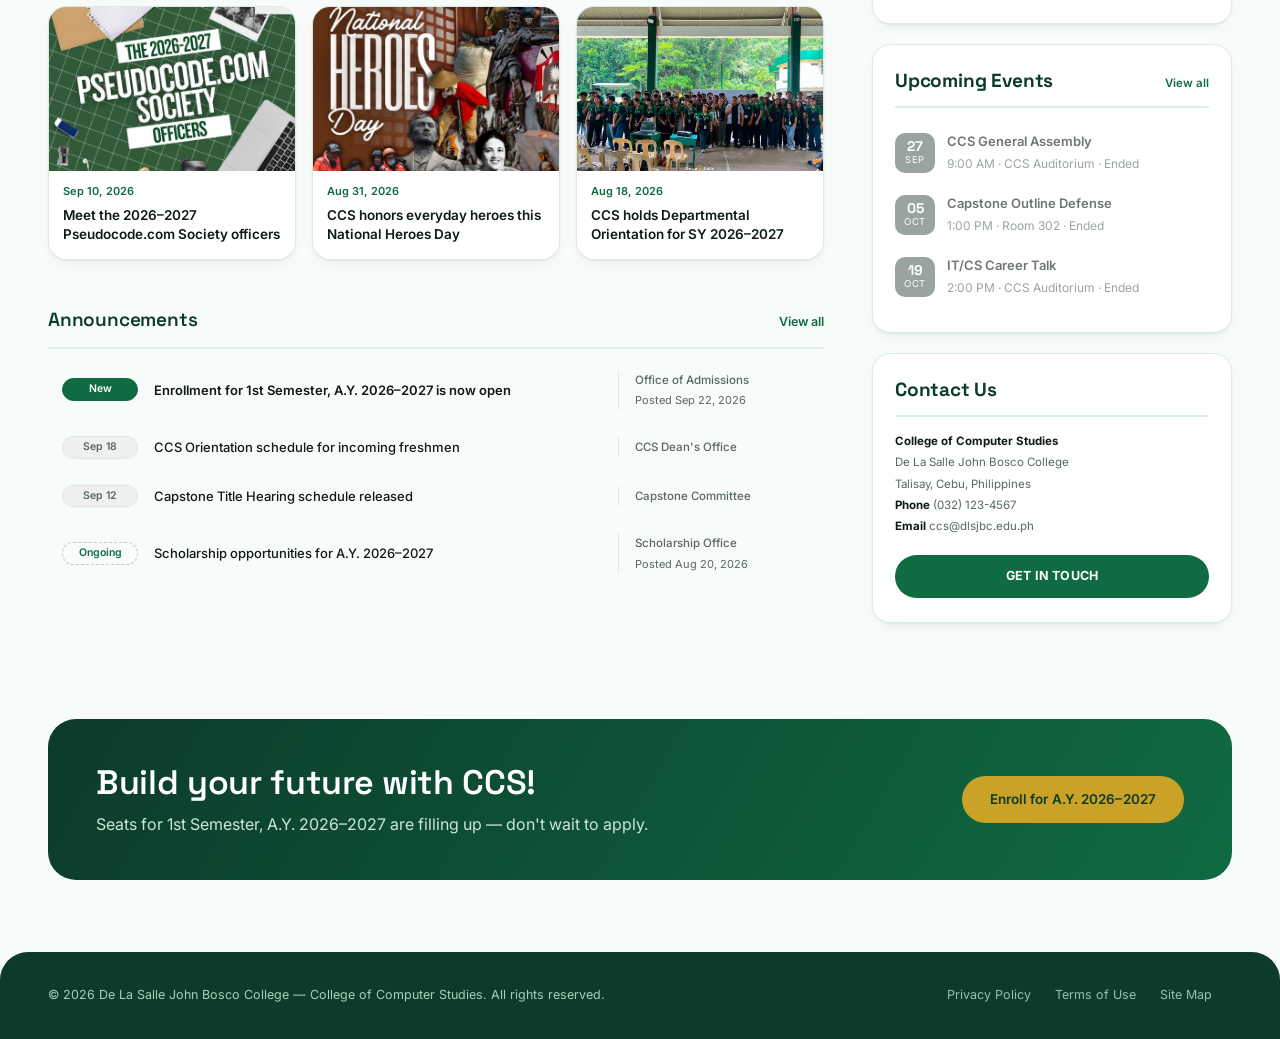
==== commit 079d3650: "Add files via upload" ====
--- a/index.html
+++ b/index.html
@@ -12,6 +12,9 @@
 <link rel="preconnect" href="https://fonts.googleapis.com">
 <link rel="preconnect" href="https://fonts.gstatic.com" crossorigin>
 <link rel="stylesheet" href="styles.css">
+<style>
+  .news-card-img{width:100%;aspect-ratio:3/2;object-fit:cover;display:block;}
+</style>
 </head>
 <body>
 
@@ -44,6 +47,7 @@
         <li><a href="faculty.html">Faculty</a></li>
         <li><a href="news.html">News</a></li>
         <li><a href="contact.html">Contact</a></li>
+        <li class="nav-apply"><a href="contact.html">Apply now</a></li>
       </ul>
     </nav>
   </header>
@@ -61,61 +65,46 @@
             <a class="btn btn-primary" href="programs.html">Explore our programs</a>
             <a class="btn-text" href="contact.html">Now enrolling for A.Y. 2026–2027</a>
           </div>
-          <ul class="hero-chips">
-            <li class="hero-chip"><svg viewBox="0 0 24 24" aria-hidden="true"><path d="M20 6 9 17l-5-5"/></svg>Lasallian values</li>
-            <li class="hero-chip"><svg viewBox="0 0 24 24" aria-hidden="true"><path d="M20 6 9 17l-5-5"/></svg>Industry-relevant curriculum</li>
-            <li class="hero-chip"><svg viewBox="0 0 24 24" aria-hidden="true"><path d="M20 6 9 17l-5-5"/></svg>Career-ready graduates</li>
-          </ul>
         </div>
       </div>
       <div class="hero-photo-wrap">
         <div class="hero-photo-card">
-          <!-- Replace this placeholder with: <img src="images/hero.jpg" alt="CCS students collaborating in a computer laboratory at De La Salle John Bosco College"> -->
-          <div class="ph hero-ph" role="img" aria-label="Placeholder: Hero photo — CCS students on campus">
-            <svg class="ph-icon" viewBox="0 0 24 24" aria-hidden="true"><rect x="3" y="5" width="18" height="14" rx="2"/><circle cx="9" cy="11" r="2"/><path d="m21 16-5-4-4 3.5L8 12l-5 4"/></svg>
-            <span>Photo: CCS students on campus<br>Recommended: 1200×1400 or larger, portrait/tall</span>
-          </div>
-        </div>
-        <div class="hero-badges">
-          <div class="hero-badge">
-            <div class="hero-badge-num">02</div>
-            <div class="hero-badge-label">Degree programs<br>BSIT &amp; BSCS</div>
-          </div>
-          <div class="hero-badge is-accent">
-            <div class="hero-badge-num">Open</div>
-            <div class="hero-badge-label">Admissions<br>A.Y. 2026–2027</div>
-          </div>
+          <img src="images/hero.jpg" alt="De La Salle John Bosco College campus entrance and main building" style="object-position:45% center;">
         </div>
       </div>
     </div>
   </div>
 
+  <nav class="quicklinks-band" aria-label="Quick links">
+    <ul class="quicklinks-inner">
+      <li><a class="ql-item" href="#"><span class="ql-icon" aria-hidden="true"><svg viewBox="0 0 24 24"><rect x="3" y="4" width="18" height="12" rx="2"/><path d="M8 20h8M12 16v4"/></svg></span><span class="ql-text"><b>Student Portal</b><span>LMS access</span></span><span class="ql-arrow" aria-hidden="true">→</span></a></li>
+      <li><a class="ql-item" href="#"><span class="ql-icon" aria-hidden="true"><svg viewBox="0 0 24 24"><rect x="5" y="3" width="14" height="18" rx="2"/><path d="M9 8h6M9 12h6M9 16h3"/></svg></span><span class="ql-text"><b>Online Enrollment</b><span>Enroll for A.Y. 2026–2027</span></span><span class="ql-arrow" aria-hidden="true">→</span></a></li>
+      <li><a class="ql-item" href="#"><span class="ql-icon" aria-hidden="true"><svg viewBox="0 0 24 24"><rect x="3" y="4" width="18" height="18" rx="2"/><path d="M3 10h18M8 2v4M16 2v4"/></svg></span><span class="ql-text"><b>Class Schedules</b><span>Find your classes</span></span><span class="ql-arrow" aria-hidden="true">→</span></a></li>
+      <li><a class="ql-item" href="#"><span class="ql-icon" aria-hidden="true"><svg viewBox="0 0 24 24"><path d="M14 3H7a2 2 0 0 0-2 2v14a2 2 0 0 0 2 2h10a2 2 0 0 0 2-2V8z"/><path d="M14 3v5h5M9 13h6M9 17h6"/></svg></span><span class="ql-text"><b>Forms &amp; Requirements</b><span>Download and submit</span></span><span class="ql-arrow" aria-hidden="true">→</span></a></li>
+    </ul>
+  </nav>
+
   <div class="quickfacts-band">
-    <ul class="quickfacts-inner">
-      <li class="quickfact">
-        <span class="quickfact-icon" aria-hidden="true"><svg viewBox="0 0 24 24"><path d="M22 10 12 5 2 10l10 5 10-5z"/><path d="M6 12v5c0 1 3 3 6 3s6-2 6-3v-5"/></svg></span>
-        <div><b>2</b><span>Degree programs — BSIT &amp; BSCS</span></div>
-      </li>
-      <li class="quickfact">
-        <span class="quickfact-icon" aria-hidden="true"><svg viewBox="0 0 24 24"><path d="M5 3v18"/><path d="M5 4h11l-2 4 2 4H5"/></svg></span>
-        <div><b>Duc in Altum</b><span>The college motto</span></div>
-      </li>
-      <li class="quickfact">
-        <span class="quickfact-icon" aria-hidden="true"><svg viewBox="0 0 24 24"><path d="M20.8 4.6a5.5 5.5 0 0 0-7.8 0L12 5.6l-1-1a5.5 5.5 0 1 0-7.8 7.8l1 1L12 21l7.8-7.8 1-1a5.5 5.5 0 0 0 0-7.6z"/></svg></span>
-        <div><b>Lasallian</b><span>The values that guide us</span></div>
-      </li>
-      <li class="quickfact">
-        <span class="quickfact-icon" aria-hidden="true"><svg viewBox="0 0 24 24"><rect x="3" y="4" width="18" height="18" rx="2"/><path d="M3 10h18"/><path d="M8 2v4"/><path d="M16 2v4"/></svg></span>
-        <div><b>Open</b><span>Admissions, A.Y. 2026–2027</span></div>
-      </li>
+    <ul class="quickfacts-inner stats-row">
+      <li class="quickfact"><b>2</b><span>Degree programs — BSIT &amp; BSCS</span></li>
+      <li class="quickfact"><b>4</b><span>Dean, program in-charge &amp; faculty</span></li>
+      <li class="quickfact"><b>2026–27</b><span>Now enrolling for the new academic year</span></li>
     </ul>
   </div>
 
-  <section class="home-section" aria-labelledby="why-heading">
-    <div class="home-section-head">
-      <div class="section-kicker">Why CCS</div>
-      <h2 id="why-heading">A Lasallian foundation for your tech career</h2>
-      <p>Everything we do is built around forming graduates who are skilled, ethical, and ready to serve.</p>
+  <section class="home-section" aria-labelledby="about-heading">
+    <div class="split">
+      <div class="split-media">
+        <img src="images/campus-building.png" alt="De La Salle John Bosco College campus building" class="split-photo">
+      </div>
+      <div class="split-text">
+        <span class="section-kicker">About CCS</span>
+        <h2 id="about-heading">A Lasallian foundation for your tech career</h2>
+        <p>The College of Computer Studies (CCS) is dedicated to developing competent, ethical, and service-oriented professionals in the field of computing, guided by Lasallian values.</p>
+        <p><b>Vision:</b> A leading Lasallian institution inspired by the life and teachings of Jesus Christ, nurturing the holistic formation of its community and partners.</p>
+        <p><b>Mission:</b> Advancing academic, research, and technological excellence, a culture of innovation, and sustainable community engagement.</p>
+        <a class="btn-text dark" href="about.html">Read more about CCS →</a>
+      </div>
     </div>
     <div class="feature-grid">
       <div class="feature-card">
@@ -133,193 +122,165 @@
         <h3>Hands-on facilities</h3>
         <p>Computer laboratories and project work that let you build, test, and ship real solutions.</p>
       </div>
-      <div class="feature-card">
-        <span class="feature-icon" aria-hidden="true"><svg viewBox="0 0 24 24"><circle cx="9" cy="8" r="3"/><path d="M2 20c0-3.3 3.1-6 7-6s7 2.7 7 6"/><circle cx="17.5" cy="9" r="2.3"/><path d="M15.7 13.2c2.6.4 4.5 2.2 4.5 4.8"/></svg></span>
-        <h3>A supportive community</h3>
-        <p>Faculty, staff, and student organizations invested in your growth on and off campus.</p>
-      </div>
     </div>
   </section>
 
-  <section class="home-section is-tinted programs-showcase" aria-labelledby="programs-heading">
+  <section class="home-section is-tinted programs-showcase pc-section" aria-labelledby="programs-heading">
     <div class="home-section-head">
       <div class="section-kicker">Our Programs</div>
       <h2 id="programs-heading">Two paths, one Lasallian foundation</h2>
       <p>Choose the track that fits how you want to build with technology.</p>
     </div>
-    <div class="showcase-grid">
-      <div class="showcase-card">
-        <div class="showcase-media">
-          <span class="showcase-monogram" aria-hidden="true">IT</span>
-          <span class="showcase-badge">BSIT</span>
-          <span class="program-icon" aria-hidden="true"><svg viewBox="0 0 24 24"><circle cx="12" cy="5" r="2.2"/><circle cx="5" cy="19" r="2.2"/><circle cx="19" cy="19" r="2.2"/><path d="M12 7.2V12"/><path d="M12 12 6.6 17"/><path d="M12 12l5.4 5"/></svg></span>
-        </div>
-        <div class="showcase-body">
-          <h3>BS Information Technology</h3>
-          <p>Network administration, systems integration, and enterprise IT infrastructure for a connected world.</p>
-          <ul class="focus-list"><li>Networking</li><li>Systems</li><li>Infrastructure</li></ul>
-          <a class="learn-more" href="programs.html">Learn more <span class="sr-only">about BS Information Technology</span></a>
-        </div>
-      </div>
-      <div class="showcase-card">
-        <div class="showcase-media">
-          <span class="showcase-monogram" aria-hidden="true">CS</span>
-          <span class="showcase-badge">BSCS</span>
-          <span class="program-icon" aria-hidden="true"><svg viewBox="0 0 24 24"><path d="m9 18-6-6 6-6"/><path d="m15 6 6 6-6 6"/></svg></span>
-        </div>
-        <div class="showcase-body">
-          <h3>BS Computer Science</h3>
-          <p>Software engineering, algorithms, and computing theory for the next generation of builders.</p>
-          <ul class="focus-list"><li>Software</li><li>Algorithms</li><li>Theory</li></ul>
-          <a class="learn-more" href="programs.html">Learn more <span class="sr-only">about BS Computer Science</span></a>
-        </div>
-      </div>
+    <div class="pc-grid">
+      <article class="pc">
+        <span class="pc-mono" aria-hidden="true">IT</span>
+        <div class="pc-top"><span class="pc-icon" aria-hidden="true"><svg viewBox="0 0 24 24"><circle cx="12" cy="5" r="2.2"/><circle cx="5" cy="19" r="2.2"/><circle cx="19" cy="19" r="2.2"/><path d="M12 7.2V12"/><path d="M12 12 6.6 17"/><path d="M12 12l5.4 5"/></svg></span><span class="pc-badge">BSIT</span></div>
+        <p class="pc-fit">For people who like keeping systems running</p>
+        <h3>BS Information Technology</h3>
+        <p class="pc-desc">Network administration, systems integration, and enterprise IT infrastructure for a connected world.</p>
+        <ul class="pc-chips"><li>Networking</li><li>Systems</li><li>Infrastructure</li></ul>
+        <a class="pc-cta" href="programs.html">Explore BSIT <svg viewBox="0 0 24 24" aria-hidden="true"><path d="M5 12h14M13 6l6 6-6 6"/></svg></a>
+      </article>
+      <article class="pc">
+        <span class="pc-mono" aria-hidden="true">CS</span>
+        <div class="pc-top"><span class="pc-icon" aria-hidden="true"><svg viewBox="0 0 24 24"><path d="m9 18-6-6 6-6"/><path d="m15 6 6 6-6 6"/></svg></span><span class="pc-badge">BSCS</span></div>
+        <p class="pc-fit">For people who like building software</p>
+        <h3>BS Computer Science</h3>
+        <p class="pc-desc">Software engineering, algorithms, and computing theory for the next generation of builders.</p>
+        <ul class="pc-chips"><li>Software</li><li>Algorithms</li><li>Theory</li></ul>
+        <a class="pc-cta" href="programs.html">Explore BSCS <svg viewBox="0 0 24 24" aria-hidden="true"><path d="M5 12h14M13 6l6 6-6 6"/></svg></a>
+      </article>
     </div>
     <div class="showcase-foot"><a class="btn btn-primary" href="programs.html">See the full program guide</a></div>
   </section>
 
 
-  <main class="content-wrap" id="main-content">
-    <!-- MAIN COLUMN -->
+
+  <div id="main-content"></div>
+  <div class="content-wrap home-hub">
     <div class="main-col">
-
-      <section class="block" style="margin-bottom:0;" aria-labelledby="announcements-heading">
-        <div class="block-head">
-          <h2 id="announcements-heading">Announcements</h2>
-          <a class="see-all" href="#">View all</a>
-        </div>
+      <section class="block" aria-labelledby="news-heading">
+        <div class="news-grid-head"><h2 id="news-heading">Latest News</h2><a class="see-all-link" href="news.html">All news »</a></div>
+        <div class="news-grid">
+        <a class="news-card" href="news.html">
+          <img class="news-card-img" src="images/news/battle-of-the-bands/banda-lasalista-1st-runner-up.png" alt="Banda Lasalista performing on stage, 1st Runner-Up in Battle of the Bands 2026" loading="lazy">
+          <div class="news-card-body">
+            <time class="news-card-date" datetime="2026-09-23">Sep 23, 2026</time>
+            <span class="news-card-title">CCS students place 1st Runner-Up at Battle of the Bands 2026</span>
+          </div>
+        </a>
+        <a class="news-card" href="news.html">
+          <img class="news-card-img" src="images/news/parents-orientation/01-dean-jumandos.png" alt="Dean Glogerlie Jumandos speaking at the Departmental Parent's Orientation" loading="lazy">
+          <div class="news-card-body">
+            <time class="news-card-date" datetime="2026-09-12">Sep 12, 2026</time>
+            <span class="news-card-title">CCS holds Departmental Parent's Orientation</span>
+          </div>
+        </a>
+        <a class="news-card" href="news.html">
+          <img class="news-card-img" src="images/news/pseudocode-multimedia-team-2026.png" alt="2026–2027 Pseudocode.com Society Multimedia Team announcement graphic" loading="lazy">
+          <div class="news-card-body">
+            <time class="news-card-date" datetime="2026-09-11">Sep 11, 2026</time>
+            <span class="news-card-title">Introducing the Pseudocode.com Multimedia Team</span>
+          </div>
+        </a>
+        <a class="news-card" href="news.html">
+          <img class="news-card-img" src="images/news/pseudocode-officers-2026.png" alt="2026–2027 Pseudocode.com Society officers announcement graphic" loading="lazy">
+          <div class="news-card-body">
+            <time class="news-card-date" datetime="2026-09-10">Sep 10, 2026</time>
+            <span class="news-card-title">Meet the 2026–2027 Pseudocode.com Society officers</span>
+          </div>
+        </a>
+        <a class="news-card" href="news.html">
+          <img class="news-card-img" src="images/news/national-heroes-day/national-heroes-day-2026.png" alt="National Heroes Day graphic collaging Philippine hero monuments with photos of everyday frontline workers" loading="lazy">
+          <div class="news-card-body">
+            <time class="news-card-date" datetime="2026-08-31">Aug 31, 2026</time>
+            <span class="news-card-title">CCS honors everyday heroes this National Heroes Day</span>
+          </div>
+        </a>
+        <a class="news-card" href="news.html">
+          <img class="news-card-img" src="images/news/departmental-orientation/01-cover-group-photo.jpg" alt="Freshmen and returning CCS students in green shirts gathered together under the covered court for the Departmental Orientation" loading="lazy">
+          <div class="news-card-body">
+            <time class="news-card-date" datetime="2026-08-18">Aug 18, 2026</time>
+            <span class="news-card-title">CCS holds Departmental Orientation for SY 2026–2027</span>
+          </div>
+        </a>
+        </div>
+      </section>
+
+      <section class="block" aria-labelledby="announcements-heading">
+        <div class="block-head"><h2 id="announcements-heading">Announcements</h2><a class="see-all" href="news.html">View all</a></div>
         <ul class="announce-list">
           <li class="announce-item is-new">
             <span class="announce-date">New</span>
             <div class="announce-body">
-              <a class="title" href="#">Enrollment for 1st Semester, A.Y. 2026–2027 is now open</a>
-              <div class="meta"><span class="meta-src">Office of Admissions</span> <span class="meta-posted">Posted <time datetime="2026-09-02">Sep 2, 2026</time></span></div>
+              <a class="title" href="news.html">Enrollment for 1st Semester, A.Y. 2026–2027 is now open</a>
+              <div class="meta"><span class="meta-src">Office of Admissions</span> <span class="meta-posted">Posted <time datetime="2026-09-22">Sep 22, 2026</time></span></div>
             </div>
             <span class="news-arrow" aria-hidden="true"><svg viewBox="0 0 24 24"><path d="M5 12h14M13 6l6 6-6 6"/></svg></span>
           </li>
-          <li class="announce-item" data-date="2026-09-10">
-            <time class="announce-date" datetime="2026-09-10">Sep 10</time>
+          <li class="announce-item" data-date="2026-09-18">
+            <time class="announce-date" datetime="2026-09-18">Sep 18</time>
             <div class="announce-body">
-              <a class="title" href="#">CCS Orientation schedule for incoming freshmen</a>
-              <div class="meta"><span class="meta-src">CCS Dean's Office</span> <span class="meta-posted">Posted <time datetime="2026-08-30">Aug 30, 2026</time></span></div>
+              <a class="title" href="news.html">CCS Orientation schedule for incoming freshmen</a>
+              <div class="meta"><span class="meta-src">CCS Dean's Office</span></div>
             </div>
             <span class="news-arrow" aria-hidden="true"><svg viewBox="0 0 24 24"><path d="M5 12h14M13 6l6 6-6 6"/></svg></span>
           </li>
-          <li class="announce-item" data-date="2026-09-20">
-            <time class="announce-date" datetime="2026-09-20">Sep 20</time>
+          <li class="announce-item" data-date="2026-09-12">
+            <time class="announce-date" datetime="2026-09-12">Sep 12</time>
             <div class="announce-body">
-              <a class="title" href="#">Capstone title hearing schedule released</a>
-              <div class="meta"><span class="meta-src">Capstone Committee</span> <span class="meta-posted">Posted <time datetime="2026-08-28">Aug 28, 2026</time></span></div>
+              <a class="title" href="news.html">Capstone Title Hearing schedule released</a>
+              <div class="meta"><span class="meta-src">Capstone Committee</span></div>
             </div>
             <span class="news-arrow" aria-hidden="true"><svg viewBox="0 0 24 24"><path d="M5 12h14M13 6l6 6-6 6"/></svg></span>
           </li>
           <li class="announce-item is-ongoing">
             <span class="announce-date">Ongoing</span>
             <div class="announce-body">
-              <a class="title" href="#">Scholarship opportunities for A.Y. 2026–2027</a>
+              <a class="title" href="news.html">Scholarship opportunities for A.Y. 2026–2027</a>
               <div class="meta"><span class="meta-src">Scholarship Office</span> <span class="meta-posted">Posted <time datetime="2026-08-20">Aug 20, 2026</time></span></div>
             </div>
             <span class="news-arrow" aria-hidden="true"><svg viewBox="0 0 24 24"><path d="M5 12h14M13 6l6 6-6 6"/></svg></span>
           </li>
         </ul>
       </section>
-
-      <section class="block news-grid-section" style="margin-bottom:0;" aria-labelledby="news-heading">
-        <div class="news-grid-head">
-          <h2 id="news-heading">Latest News</h2>
-          <a class="see-all-link" href="news.html">All news »</a>
-        </div>
-        <div class="news-grid">
-          <a class="news-card" href="news.html">
-            <!-- Replace with: <img src="images/news/1.jpg" alt=""> -->
-            <div class="ph" role="img" aria-label="Placeholder: Photo"><span>Photo</span></div>
-            <div class="news-card-body">
-              <time class="news-card-date" datetime="2026-09-02">Sep 2, 2026</time>
-              <span class="news-card-title">CCS conducts annual IT Summit</span>
-            </div>
-          </a>
-          <a class="news-card" href="news.html">
-            <!-- Replace with: <img src="images/news/2.jpg" alt=""> -->
-            <div class="ph" role="img" aria-label="Placeholder: Photo"><span>Photo</span></div>
-            <div class="news-card-body">
-              <time class="news-card-date" datetime="2026-08-28">Aug 28, 2026</time>
-              <span class="news-card-title">BSIT students join regional hackathon</span>
-            </div>
-          </a>
-          <a class="news-card" href="news.html">
-            <!-- Replace with: <img src="images/news/3.jpg" alt=""> -->
-            <div class="ph" role="img" aria-label="Placeholder: Photo"><span>Photo</span></div>
-            <div class="news-card-body">
-              <time class="news-card-date" datetime="2026-08-15">Aug 15, 2026</time>
-              <span class="news-card-title">CCS faculty attend INSET 2026</span>
-            </div>
-          </a>
-          <a class="news-card" href="news.html">
-            <!-- Replace with: <img src="images/news/4.jpg" alt=""> -->
-            <div class="ph" role="img" aria-label="Placeholder: Photo"><span>Photo</span></div>
-            <div class="news-card-body">
-              <time class="news-card-date" datetime="2026-08-10">Aug 10, 2026</time>
-              <span class="news-card-title">New computer laboratory now open</span>
-            </div>
-          </a>
-          <a class="news-card" href="news.html">
-            <!-- Replace with: <img src="images/news/5.jpg" alt=""> -->
-            <div class="ph" role="img" aria-label="Placeholder: Photo"><span>Photo</span></div>
-            <div class="news-card-body">
-              <time class="news-card-date" datetime="2026-07-27">Jul 27, 2026</time>
-              <span class="news-card-title">CCS champions in Inter-College Tech Cup</span>
-            </div>
-          </a>
-          <a class="news-card" href="news.html">
-            <!-- Replace with: <img src="images/news/6.jpg" alt=""> -->
-            <div class="ph" role="img" aria-label="Placeholder: Photo"><span>Photo</span></div>
-            <div class="news-card-body">
-              <time class="news-card-date" datetime="2026-07-15">Jul 15, 2026</time>
-              <span class="news-card-title">CCS partners with local tech firms for internships</span>
-            </div>
-          </a>
-        </div>
-      </section>
-
-    </div>
-
-    <!-- SIDEBAR -->
+    </div>
+
     <aside class="side-col card-col" aria-label="Sidebar">
-
       <section class="side-block" aria-labelledby="quicklinks-heading">
         <div class="side-block-head"><h2 id="quicklinks-heading">Quick Links</h2></div>
         <ul class="quicklink-list">
-          <li><a href="#">Student Portal (LMS) <span class="arrow" aria-hidden="true">→</span></a></li>
-          <li><a href="#">Online Enrollment <span class="arrow" aria-hidden="true">→</span></a></li>
-          <li><a href="#">Class Schedules <span class="arrow" aria-hidden="true">→</span></a></li>
-          <li><a href="#">Forms &amp; Requirements <span class="arrow" aria-hidden="true">→</span></a></li>
-          <li><a href="#">CCS Student Organization <span class="arrow" aria-hidden="true">→</span></a></li>
+          <li><a href="#">Student Portal (LMS)<span class="arrow" aria-hidden="true">→</span></a></li>
+          <li><a href="#">Online Enrollment<span class="arrow" aria-hidden="true">→</span></a></li>
+          <li><a href="#">Class Schedules<span class="arrow" aria-hidden="true">→</span></a></li>
+          <li><a href="#">Forms &amp; Requirements<span class="arrow" aria-hidden="true">→</span></a></li>
+          <li><a href="#">CCS Student Organization<span class="arrow" aria-hidden="true">→</span></a></li>
         </ul>
       </section>
 
       <section class="side-block" aria-labelledby="events-heading">
         <div class="side-block-head"><h2 id="events-heading">Upcoming Events</h2><a class="see-all" href="news.html">View all</a></div>
-        <div class="event-item" data-date="2026-09-10">
-          <div class="event-date"><b>10</b><span>SEP</span></div>
+        <div class="event-item" data-date="2026-09-27">
+          <div class="event-date"><b>27</b><span>SEP</span></div>
           <div class="event-body">
-            <a class="title" href="#">CCS General Assembly</a>
-            <div class="meta"><time datetime="2026-09-10T09:00">9:00 AM</time> · CCS Auditorium</div>
-          </div>
-          <span class="news-arrow" aria-hidden="true"><svg viewBox="0 0 24 24"><path d="M5 12h14M13 6l6 6-6 6"/></svg></span>
-        </div>
-        <div class="event-item" data-date="2026-09-20">
-          <div class="event-date"><b>20</b><span>SEP</span></div>
-          <div class="event-body">
-            <a class="title" href="#">Capstone Outline Defense</a>
-            <div class="meta"><time datetime="2026-09-20T13:00">1:00 PM</time> · Room 302</div>
+            <a class="title" href="news.html">CCS General Assembly</a>
+            <div class="meta"><time datetime="2026-09-27T09:00">9:00 AM</time> · CCS Auditorium</div>
           </div>
           <span class="news-arrow" aria-hidden="true"><svg viewBox="0 0 24 24"><path d="M5 12h14M13 6l6 6-6 6"/></svg></span>
         </div>
         <div class="event-item" data-date="2026-10-05">
           <div class="event-date"><b>05</b><span>OCT</span></div>
           <div class="event-body">
-            <a class="title" href="#">IT/CS Career Talk</a>
-            <div class="meta"><time datetime="2026-10-05T14:00">2:00 PM</time> · CCS Auditorium</div>
+            <a class="title" href="news.html">Capstone Outline Defense</a>
+            <div class="meta"><time datetime="2026-10-05T13:00">1:00 PM</time> · Room 302</div>
+          </div>
+          <span class="news-arrow" aria-hidden="true"><svg viewBox="0 0 24 24"><path d="M5 12h14M13 6l6 6-6 6"/></svg></span>
+        </div>
+        <div class="event-item" data-date="2026-10-19">
+          <div class="event-date"><b>19</b><span>OCT</span></div>
+          <div class="event-body">
+            <a class="title" href="news.html">IT/CS Career Talk</a>
+            <div class="meta"><time datetime="2026-10-19T14:00">2:00 PM</time> · CCS Auditorium</div>
           </div>
           <span class="news-arrow" aria-hidden="true"><svg viewBox="0 0 24 24"><path d="M5 12h14M13 6l6 6-6 6"/></svg></span>
         </div>
@@ -330,16 +291,14 @@
         <address>
           <b>College of Computer Studies</b><br>
           De La Salle John Bosco College<br>
-          Talisay, Cebu, Philippines<br><br>
-          <b>Phone</b> <a href="tel:+63321234567">(032) 123-4567</a><br>
+          Talisay, Cebu, Philippines<br>
+          <b>Phone</b> (032) 123-4567<br>
           <b>Email</b> <a href="mailto:ccs@dlsjbc.edu.ph">ccs@dlsjbc.edu.ph</a>
         </address>
         <a class="contact-cta" href="contact.html">GET IN TOUCH</a>
       </section>
-
     </aside>
-  </main>
-
+  </div>
 
   <section class="home-section">
     <div class="cta-banner">
--- a/styles.css
+++ b/styles.css
@@ -141,12 +141,12 @@
 
 /* ---------- Hero ---------- */
 .hero{max-width:var(--wrap);margin:22px auto 0;padding:0 48px;}
-.hero-grid{display:flex;align-items:stretch;gap:28px;}
+.hero-grid{display:flex;align-items:stretch;gap:0;}
 
 .hero-panel{
   flex:1 1 0;min-width:0;
   background:linear-gradient(155deg,var(--forest-2) 0%,var(--forest) 65%);
-  border-radius:var(--radius-lg);
+  border-radius:var(--radius-lg) 0 0 var(--radius-lg);
   color:var(--paper);
   padding:64px 56px;
   display:flex;align-items:center;
@@ -173,16 +173,11 @@
 .btn-text{color:var(--paper);border-bottom:1px solid rgba(255,255,255,.4);padding:0 0 2px;font-size:13.5px;font-weight:500;}
 .btn-text:hover{border-color:var(--gold);color:var(--gold);}
 
-/* Photo card: a distinct, separated object next to the panel — not blended into it */
-.hero-photo-wrap{flex:0 0 38%;position:relative;padding:14px 14px 34px 0;}
-.hero-photo-wrap::before{
-  content:"";position:absolute;top:0;right:-14px;bottom:20px;left:28px;
-  background:var(--mint-2);border-radius:var(--radius-lg);z-index:0;
-}
+/* Photo runs flush to the panel's edge — one continuous surface, not a separate boxed card */
+.hero-photo-wrap{flex:0 0 46%;position:relative;}
 .hero-photo-card{
-  position:relative;z-index:1;height:100%;min-height:460px;
-  border-radius:var(--radius-lg);overflow:hidden;
-  box-shadow:var(--shadow);border:6px solid var(--paper);
+  position:relative;z-index:1;height:100%;min-height:520px;
+  border-radius:0 var(--radius-lg) var(--radius-lg) 0;overflow:hidden;
 }
 .hero-photo-card img,.hero-photo-card .ph{width:100%;height:100%;object-fit:cover;}
 .hero-ph{
@@ -191,22 +186,6 @@
   color:var(--ink-soft);font-size:13px;letter-spacing:.2px;text-align:center;padding:24px;
 }
 .hero-ph .ph-icon{width:42px;height:42px;stroke:currentColor;fill:none;stroke-width:1.3;opacity:.65;color:var(--green-deep);}
-
-.hero-badges{
-  position:relative;z-index:2;margin-top:-30px;margin-left:20px;
-  display:flex;gap:10px;
-}
-.hero-badge{
-  background:rgba(255,255,255,.92);backdrop-filter:blur(6px);
-  border:1px solid var(--line);border-radius:var(--radius-sm);
-  box-shadow:var(--shadow-sm);padding:12px 16px;
-}
-.hero-badge-num{
-  font-family:"Space Grotesk",-apple-system,BlinkMacSystemFont,"Segoe UI",Roboto,"Helvetica Neue",Arial,sans-serif;
-  font-size:24px;font-weight:700;line-height:1;color:var(--forest);
-}
-.hero-badge.is-accent .hero-badge-num{color:var(--green);}
-.hero-badge-label{font-size:10.5px;color:var(--ink-soft);margin-top:5px;line-height:1.4;}
 
 /* ---------- Layout ---------- */
 .content-wrap{max-width:var(--wrap);margin:0 auto;padding:60px 48px 0;display:grid;grid-template-columns:minmax(0,1fr) 360px;column-gap:48px;align-items:start;}
@@ -418,10 +397,9 @@
   .main-col{margin-right:0;margin-bottom:40px;}
   .side-col{width:100%;}
   .hero-grid{flex-direction:column;}
-  .hero-photo-wrap{order:-1;width:100%;padding:10px 0 30px;}
-  .hero-photo-wrap::before{right:14px;left:14px;}
-  .hero-photo-card{min-height:260px;}
-  .hero-badges{margin-left:20px;}
+  .hero-panel{border-radius:0 0 var(--radius-lg) var(--radius-lg);}
+  .hero-photo-wrap{order:-1;width:100%;}
+  .hero-photo-card{min-height:260px;border-radius:var(--radius-lg) var(--radius-lg) 0 0;}
 }
 
 @media (max-width: 760px){
@@ -430,8 +408,8 @@
   header.site-header{padding:16px 20px;flex-wrap:wrap;gap:12px;}
   .breadcrumb{padding:12px 20px 0;font-size:11px;}
   .hero{padding:0 20px;margin-top:16px;}
-  .hero-panel{border-radius:20px;padding:32px 24px;}
-  .hero-photo-card{min-height:200px;}
+  .hero-panel{border-radius:0 0 20px 20px;padding:32px 24px;}
+  .hero-photo-card{min-height:200px;border-radius:20px 20px 0 0;}
   .hero-text h2{font-size:28px;}
   .hero-text .lede{font-size:14px;}
   .content-wrap{padding:36px 20px 0;}
@@ -455,7 +433,6 @@
 }
 
 @media (max-width: 480px){
-  .hero-badges{flex-direction:column;margin-left:14px;}
   .brand-text h1{font-size:18px;}
 }
 
@@ -525,6 +502,7 @@
 .split-media{position:relative;flex:1 1 0;min-width:0;margin:0 16px 16px 0;}
 .split-media::before{content:"";position:absolute;inset:16px -16px -16px 16px;border:2px solid var(--gold);border-radius:var(--radius-lg);opacity:.55;}
 .split-media .ph,.split-media img{position:relative;border-radius:var(--radius-lg);}
+.split-photo{width:100%;aspect-ratio:4/3;object-fit:cover;display:block;}
 .ph-photo{flex-direction:column;gap:14px;}
 .ph-photo-icon{width:40px;height:40px;fill:none;stroke:var(--ink-muted);stroke-width:1.3;stroke-linecap:round;stroke-linejoin:round;opacity:.85;}
 .media-badge{
@@ -875,15 +853,6 @@
    Home page enhancements
    ===================================================== */
 
-/* Hero: trust chips */
-.hero-chips{list-style:none;margin:28px 0 0;padding:0;display:flex;flex-wrap:wrap;gap:10px;max-width:460px;}
-.hero-chip{
-  display:inline-flex;align-items:center;gap:7px;font-size:12px;font-weight:500;
-  color:#DCF0E5;background:rgba(255,255,255,.08);border:1px solid rgba(255,255,255,.18);
-  padding:7px 13px 7px 10px;border-radius:999px;line-height:1;
-}
-.hero-chip svg{width:13px;height:13px;flex:none;stroke:var(--green-bright);fill:none;stroke-width:2.6;stroke-linecap:round;stroke-linejoin:round;}
-
 /* Full-width home sections outside the two-column layout */
 .home-section{max-width:var(--wrap);margin:64px auto 0;padding:0 48px;}
 .home-section.is-tinted{background:var(--mint);border-radius:var(--radius-lg);padding:56px 48px 60px;}
@@ -1048,7 +1017,6 @@
   .home-section{padding:0 20px;margin-top:44px;}
   .home-section.is-tinted{padding:40px 20px 44px;}
   .home-section-head h2{font-size:24px;}
-  .hero-chips{max-width:none;}
   .quickfacts-band{padding:0 20px;}
   .quickfacts-inner{margin-top:24px;grid-template-columns:1fr;padding:22px 22px;}
   .quickfact{border-left:none;padding-left:0;padding-top:16px;border-top:1px solid var(--line);}
@@ -1239,3 +1207,283 @@
   .lightbox-next{right:6px;}
   .lightbox-nav{background:rgba(9,26,19,.55);}
 }
+
+
+/* =====================================================================
+   VISUAL POLISH — consistent cards, calmer palette, type scale, motion,
+   sticky header. Appended last so it refines everything above.
+   ===================================================================== */
+:root{
+  --card-radius:18px;
+  --card-shadow:0 1px 2px rgba(12,59,43,.05),0 6px 18px -10px rgba(12,59,43,.16);
+  --card-shadow-hover:0 2px 4px rgba(12,59,43,.06),0 16px 30px -14px rgba(12,59,43,.26);
+  --ease:cubic-bezier(.2,.7,.2,1);
+}
+
+/* 12. Sticky header + Apply now */
+header.site-header{
+  top:0;
+  background:rgba(255,255,255,.94);
+  -webkit-backdrop-filter:saturate(1.4) blur(10px);backdrop-filter:saturate(1.4) blur(10px);
+  padding-top:14px;padding-bottom:14px;
+  transition:padding .25s var(--ease),box-shadow .25s var(--ease);
+}
+header.site-header .mark{transition:width .25s var(--ease),height .25s var(--ease),box-shadow .15s ease,transform .15s ease;}
+header.site-header.is-scrolled{padding-top:8px;padding-bottom:8px;box-shadow:0 8px 24px -16px rgba(12,59,43,.4);}
+header.site-header.is-scrolled .mark{width:56px;height:56px;}
+header.site-header.is-scrolled .tagline{display:none;}
+nav.main-nav li.nav-apply a{
+  background:var(--green-bright);color:var(--forest);font-weight:700;margin-left:6px;
+  padding:9px 20px;border-radius:999px;transition:background .2s var(--ease),transform .2s var(--ease);
+}
+nav.main-nav li.nav-apply a:hover{background:#4CC489;color:var(--forest);transform:translateY(-1px);}
+@media (max-width:900px){nav.main-nav li.nav-apply a{margin:6px 0 0;text-align:center;}}
+
+/* 8. One card style everywhere */
+.quickfacts-inner,.feature-card,.news-card,.person-card,
+.side-col.card-col .side-block,.news-layout .side-block{
+  border-radius:var(--card-radius);
+  border:1px solid var(--line);
+  box-shadow:var(--card-shadow);
+  transition:transform .25s var(--ease),box-shadow .25s var(--ease),border-color .25s var(--ease);
+}
+.quickfacts-inner{border-radius:22px;}
+.feature-card:hover,.news-card:hover,.person-card:hover{
+  transform:translateY(-4px);box-shadow:var(--card-shadow-hover);border-color:var(--mint-2);
+}
+.feature-card::before{display:none;}
+.split-photo{border-radius:var(--card-radius);box-shadow:var(--card-shadow);}
+.news-card-body{padding:16px 18px 18px;}
+
+/* 9. Fewer colors, more whitespace: green + one bright green (buttons) + one gold accent */
+.section-kicker{color:var(--gold);letter-spacing:1.2px;}
+.hero-text .section-kicker,.hero-panel .section-kicker{color:var(--gold);}
+.news-card-date{color:var(--green-deep);}
+.home-section{margin-top:96px;}
+.home-section.is-tinted{padding:72px 48px 76px;}
+.home-section-head{margin-bottom:44px;}
+.quickfacts-inner{margin-top:40px;}
+.feature-grid{gap:24px;}
+.feature-card{padding:32px 28px;}
+.feature-icon,.quickfact-icon{background:var(--mint);color:var(--green-deep);}
+@media (max-width:1024px){.home-section{margin-top:72px;}}
+@media (max-width:640px){.home-section{margin-top:56px;}.home-section.is-tinted{padding:48px 20px 52px;}}
+
+/* 10. Type scale: section headings 34px, body 16px, small text 14px+ */
+.home-section-head h2,.split-text h2,.cta-banner h2{font-size:34px;line-height:1.2;letter-spacing:-.01em;}
+.home-section-head{max-width:640px;}
+.home-section-head p,.split-text p,.feature-card p,.announce-body,.person-info,.side-col .meta{font-size:16px;line-height:1.75;}
+.feature-card h3,.person-card h3{font-size:19px;line-height:1.3;}
+.feature-card p{color:var(--ink-soft);}
+.split-text p{max-width:60ch;}
+.split-text h2 + p{font-size:18px;}
+.news-card-title{font-size:16px;line-height:1.45;}
+.news-card-date,.section-kicker,.quickfact span{font-size:13px;}
+.announce-item .title,.event-item .title{font-size:16px;}
+.block-head h2,.news-grid-head h2,.side-block-head h2{font-size:24px;letter-spacing:-.01em;}
+@media (max-width:640px){
+  .home-section-head h2,.split-text h2,.cta-banner h2{font-size:28px;}
+}
+
+/* 11. Subtle motion */
+.btn,.btn-primary,.btn-text,.quicklink-list a,.announce-item,.event-item{
+  transition:background .2s var(--ease),color .2s var(--ease),transform .2s var(--ease),border-color .2s var(--ease),box-shadow .2s var(--ease);
+}
+.btn:hover{transform:translateY(-2px);box-shadow:0 10px 20px -12px rgba(12,59,43,.5);}
+.js .reveal{opacity:0;transform:translateY(18px);transition:opacity .7s var(--ease),transform .7s var(--ease);}
+.js .reveal.is-visible{opacity:1;transform:none;}
+@media (prefers-reduced-motion:reduce){
+  *,*::before,*::after{transition-duration:.01ms !important;animation-duration:.01ms !important;}
+  .js .reveal{opacity:1;transform:none;}
+  html{scroll-behavior:auto;}
+}
+
+/* Program showcase cards share the same card language */
+.showcase-card{border-radius:var(--card-radius);box-shadow:var(--card-shadow);transition:transform .25s var(--ease),box-shadow .25s var(--ease);}
+.showcase-card:hover{transform:translateY(-4px);box-shadow:var(--card-shadow-hover);}
+
+/* Stats bar now holds three items */
+.quickfacts-inner{grid-template-columns:repeat(3,minmax(0,1fr));}
+@media (max-width:900px){.quickfacts-inner{grid-template-columns:1fr;}.quickfact,.quickfact:first-child{padding-left:0;border-left:none;}}
+
+
+/* =====================================================================
+   LAYOUT & ORGANIZATION — one rhythm, alternating backgrounds, one
+   heading style, quick-links row, featured news, updates grid.
+   ===================================================================== */
+
+/* 5. Same spacing between every section; same heading block everywhere */
+.home-section,.home-section.is-tinted,.programs-showcase{margin-top:96px;}
+.home-section.is-tinted,.programs-showcase{padding:72px 48px;}
+.programs-showcase .home-section-head{margin-bottom:44px;}
+.programs-showcase .home-section-head h2,.home-section-head h2{font-size:34px;}
+.home-section-head .section-kicker{margin-bottom:12px;}
+.showcase-foot{margin-top:40px;text-align:center;}
+@media (max-width:1024px){
+  .home-section,.home-section.is-tinted,.programs-showcase{margin-top:72px;}
+  .home-section.is-tinted,.programs-showcase{padding:56px 28px;}
+}
+@media (max-width:640px){
+  .home-section,.home-section.is-tinted,.programs-showcase{margin-top:56px;}
+  .home-section.is-tinted,.programs-showcase{padding:44px 20px;}
+  .home-section-head h2,.programs-showcase .home-section-head h2{font-size:28px;}
+}
+
+/* 6a. Quick links: small icon row right under the hero */
+.quicklinks-band{max-width:var(--wrap);margin:0 auto;padding:0 48px;}
+.quicklinks-inner{list-style:none;margin:28px 0 0;padding:0;display:grid;grid-template-columns:repeat(4,minmax(0,1fr));gap:16px;}
+.ql-item{
+  display:flex;align-items:center;gap:14px;padding:16px 18px;height:100%;
+  background:var(--paper);border:1px solid var(--line);border-radius:var(--card-radius);
+  box-shadow:var(--card-shadow);color:var(--ink);text-decoration:none;
+  transition:transform .25s var(--ease),box-shadow .25s var(--ease),border-color .25s var(--ease);
+}
+.ql-item:hover{transform:translateY(-3px);box-shadow:var(--card-shadow-hover);border-color:var(--green-bright);}
+.ql-item:focus-visible{outline:2px solid var(--green-deep);outline-offset:2px;}
+.ql-icon{flex:none;display:grid;place-items:center;width:44px;height:44px;border-radius:12px;background:var(--mint);color:var(--green-deep);}
+.ql-icon svg{width:21px;height:21px;fill:none;stroke:currentColor;stroke-width:1.7;stroke-linecap:round;stroke-linejoin:round;}
+.ql-text{flex:1;min-width:0;display:flex;flex-direction:column;}
+.ql-text b{font-size:15px;font-weight:600;color:var(--forest);line-height:1.3;}
+.ql-text span{font-size:13px;color:var(--ink-soft);line-height:1.4;}
+.ql-arrow{flex:none;color:var(--green-deep);transition:transform .25s var(--ease);}
+.ql-item:hover .ql-arrow{transform:translateX(4px);}
+.quickfacts-inner{margin-top:16px;}
+
+/* 6b. Latest News: one featured story + three compact ones */
+.news-featured{display:grid;grid-template-columns:minmax(0,1.3fr) minmax(0,1fr);gap:24px;align-items:stretch;}
+.news-side{display:flex;flex-direction:column;gap:16px;}
+.news-card.is-featured{display:flex;flex-direction:column;height:100%;}
+.news-card.is-featured .news-card-img{aspect-ratio:16/10;flex:1;min-height:0;}
+.news-card.is-featured .news-card-body{padding:22px 26px 26px;flex:none;}
+.news-card.is-featured .news-card-title{font-size:22px;line-height:1.35;-webkit-line-clamp:3;}
+.news-card.is-compact{display:flex;align-items:stretch;flex:1;}
+.news-card.is-compact .news-card-img{width:150px;height:auto;aspect-ratio:auto;flex:none;}
+.news-card.is-compact .news-card-body{display:flex;flex-direction:column;justify-content:center;padding:14px 18px;}
+.news-card.is-compact .news-card-title{font-size:15.5px;}
+@media (max-width:900px){
+  .news-featured{grid-template-columns:1fr;}
+  .news-card.is-featured .news-card-img{flex:none;}
+}
+@media (max-width:480px){
+  .news-card.is-compact{flex-direction:column;}
+  .news-card.is-compact .news-card-img{width:100%;aspect-ratio:16/9;}
+}
+
+/* 6c. Announcements + Upcoming Events side by side */
+.updates-grid{display:grid;grid-template-columns:repeat(2,minmax(0,1fr));gap:24px;align-items:start;}
+.updates-panel{
+  background:var(--paper);border:1px solid var(--line);border-radius:var(--card-radius);
+  box-shadow:var(--card-shadow);padding:24px 22px 14px;
+}
+.updates-panel-head{display:flex;align-items:baseline;justify-content:space-between;gap:12px;padding:0 6px 14px;margin-bottom:6px;border-bottom:1px solid var(--line);}
+.updates-panel-head h3{font-size:20px;margin:0;color:var(--forest);letter-spacing:-.01em;}
+.updates-panel .see-all{font-size:14px;color:var(--green-deep);font-weight:600;text-decoration:none;}
+.updates-panel .see-all:hover{text-decoration:underline;}
+.updates-panel .event-item .title{font-size:16px;}
+.updates-panel .event-item .meta{font-size:13.5px;}
+@media (max-width:900px){
+  .updates-grid{grid-template-columns:1fr;}
+  .quicklinks-inner{grid-template-columns:repeat(2,minmax(0,1fr));}
+}
+@media (max-width:640px){
+  .quicklinks-band{padding:0 20px;}
+  .quicklinks-inner{grid-template-columns:1fr;}
+}
+
+
+/* =====================================================================
+   STATS AS NUMBERS + MERGED ABOUT SECTION
+   ===================================================================== */
+.stats-row{grid-template-columns:repeat(3,minmax(0,1fr));padding:30px 36px;}
+.stats-row .quickfact{display:block;padding:0 24px;text-align:center;border-left:1px solid var(--line);}
+.stats-row .quickfact:first-child{padding-left:0;border-left:none;}
+.stats-row .quickfact:last-child{padding-right:0;}
+.stats-row .quickfact b{
+  font-size:40px;line-height:1.1;letter-spacing:-.02em;color:var(--green-deep);margin-bottom:8px;
+}
+.stats-row .quickfact span{display:block;font-size:14px;color:var(--ink-soft);line-height:1.5;}
+@media (max-width:700px){
+  .stats-row{grid-template-columns:1fr;padding:24px;}
+  .stats-row .quickfact,.stats-row .quickfact:first-child,.stats-row .quickfact:last-child{padding:16px 0;border-left:none;border-top:1px solid var(--line);}
+  .stats-row .quickfact:first-child{border-top:none;}
+}
+
+/* Merged About section: story on top, three highlights underneath */
+.feature-grid{grid-template-columns:repeat(3,minmax(0,1fr));margin-top:64px;}
+@media (max-width:900px){.feature-grid{grid-template-columns:1fr;margin-top:48px;}}
+
+/* =====================================================================
+   HOME HUB — Latest News + Announcements (main column) with
+   Quick Links / Upcoming Events / Contact (sidebar). Compact sizing
+   scoped to .home-hub so the site-wide type scale is untouched.
+   ===================================================================== */
+.home-hub{margin-top:96px;}
+.home-hub .news-grid-head h2,
+.home-hub .block-head h2,
+.home-hub .side-block-head h2{font-size:19px;line-height:1.3;}
+.home-hub .block{margin-bottom:48px;}
+.home-hub .block:last-child{margin-bottom:0;}
+.home-hub .block-head{margin-bottom:8px;}
+.home-hub .news-card-body{padding:12px 14px 14px;}
+.home-hub .news-card-date{font-size:11px;margin-bottom:6px;}
+.home-hub .news-card-title{font-size:13.5px;line-height:1.45;}
+.home-hub .news-card-img{aspect-ratio:3/2;}
+.home-hub .announce-item .title{font-size:13px;}
+.home-hub .announce-date{font-size:10.5px;}
+.home-hub .announce-item .meta{font-size:11px;}
+.home-hub .meta-src{font-size:11.5px;}
+.home-hub .side-block .see-all{font-size:11.5px;}
+.home-hub .quicklink-list a{font-size:12px;padding:10px 12px;}
+.home-hub .event-item .title{font-size:13px;}
+.home-hub .event-item .meta{font-size:12px;}
+.home-hub .event-item{padding:10px;margin:0 -10px;align-items:center;}
+.home-hub .event-date{width:40px;height:40px;margin-right:12px;border-radius:10px;}
+.home-hub .event-date b{font-size:14px;}
+.home-hub .event-date span{font-size:9.5px;}
+.home-hub .contact-lines address{font-size:11.5px;line-height:1.85;}
+.home-hub .contact-lines address b{font-size:11.5px;}
+@media (max-width:1080px){.home-hub{margin-top:72px;}}
+@media (max-width:760px){.home-hub{margin-top:56px;}}
+
+/* =====================================================================
+   PROGRAMS — clean two-card layout (no empty hero blocks)
+   ===================================================================== */
+.home-section.programs-showcase.pc-section{padding:80px 48px 84px;}
+.pc-grid{display:grid;grid-template-columns:repeat(2,minmax(0,1fr));gap:28px;max-width:1100px;margin:0 auto;}
+.pc{
+  position:relative;overflow:hidden;display:flex;flex-direction:column;align-items:flex-start;
+  padding:36px 36px 32px;background:var(--paper);border:1px solid var(--line);border-radius:24px;
+  box-shadow:0 1px 2px rgba(12,59,43,.04),0 12px 32px -18px rgba(12,59,43,.22);
+  transition:transform .25s var(--ease),box-shadow .25s var(--ease),border-color .25s var(--ease);
+}
+.pc:hover{transform:translateY(-4px);border-color:var(--green-bright);box-shadow:0 1px 2px rgba(12,59,43,.04),0 22px 44px -20px rgba(12,59,43,.34);}
+.pc-mono{
+  position:absolute;right:-6px;bottom:-34px;z-index:0;pointer-events:none;
+  font-family:"Space Grotesk",sans-serif;font-weight:700;font-size:170px;line-height:1;letter-spacing:-.04em;
+  color:transparent;-webkit-text-stroke:1.5px rgba(27,138,86,.16);
+}
+.pc > *:not(.pc-mono){position:relative;z-index:1;}
+.pc-top{display:flex;align-items:center;justify-content:space-between;width:100%;margin-bottom:28px;}
+.pc-icon{display:grid;place-items:center;width:52px;height:52px;border-radius:16px;background:linear-gradient(135deg,var(--forest),var(--green-deep));color:var(--paper);box-shadow:0 10px 20px -10px rgba(12,59,43,.6);}
+.pc-icon svg{width:24px;height:24px;fill:none;stroke:currentColor;stroke-width:1.7;stroke-linecap:round;stroke-linejoin:round;}
+.pc-badge{padding:6px 14px;border-radius:999px;background:var(--mint);color:var(--green-deep);font-size:12px;font-weight:700;letter-spacing:.8px;}
+.pc-fit{margin:0 0 8px;font-size:13px;font-weight:600;color:var(--gold);letter-spacing:.2px;}
+.pc h3{margin:0 0 12px;font-size:27px;line-height:1.2;letter-spacing:-.015em;color:var(--forest);}
+.pc-desc{margin:0;max-width:44ch;font-size:16px;line-height:1.65;color:var(--ink-soft);}
+.pc-chips{list-style:none;display:flex;flex-wrap:wrap;gap:8px;margin:22px 0 0;padding:0;}
+.pc-chips li{padding:6px 14px;border-radius:999px;border:1px solid var(--line);background:var(--ivory);font-size:13px;font-weight:500;color:var(--ink-soft);}
+.pc-cta{
+  display:inline-flex;align-items:center;gap:8px;margin-top:32px;padding-top:20px;width:100%;
+  border-top:1px solid var(--line);font-size:15px;font-weight:700;color:var(--green-deep);
+}
+.pc-cta svg{width:18px;height:18px;fill:none;stroke:currentColor;stroke-width:2;stroke-linecap:round;stroke-linejoin:round;transition:transform .2s var(--ease);}
+.pc-cta::after{content:"";position:absolute;inset:0;}
+.pc:hover .pc-cta{color:var(--green);}
+.pc:hover .pc-cta svg{transform:translateX(4px);}
+.pc-cta:focus-visible{outline:2px solid var(--green);outline-offset:6px;border-radius:8px;}
+@media (max-width:1024px){.home-section.programs-showcase.pc-section{padding:56px 28px 60px;}}
+@media (max-width:820px){.pc-grid{grid-template-columns:1fr;}}
+@media (max-width:640px){
+  .home-section.programs-showcase.pc-section{padding:44px 20px 48px;}
+  .pc{padding:28px 24px 26px;}.pc h3{font-size:23px;}.pc-mono{font-size:130px;}
+}
